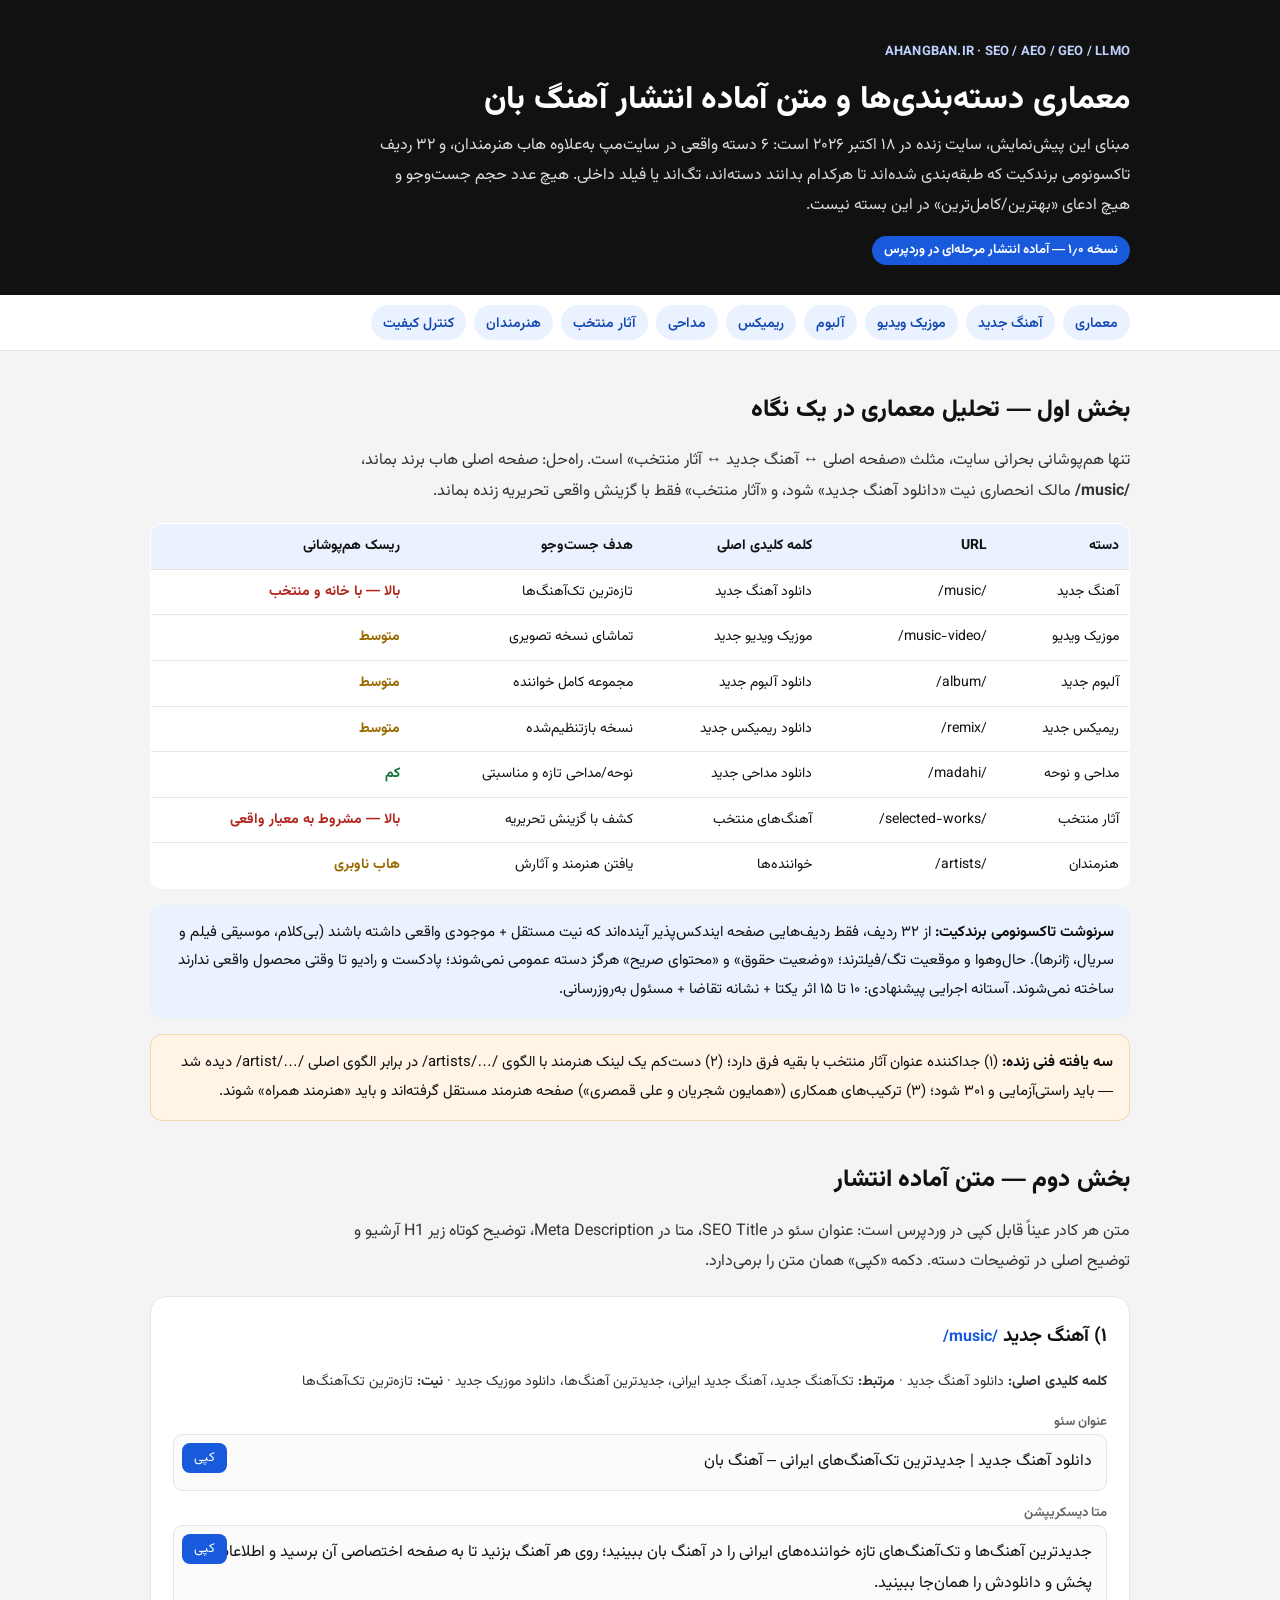
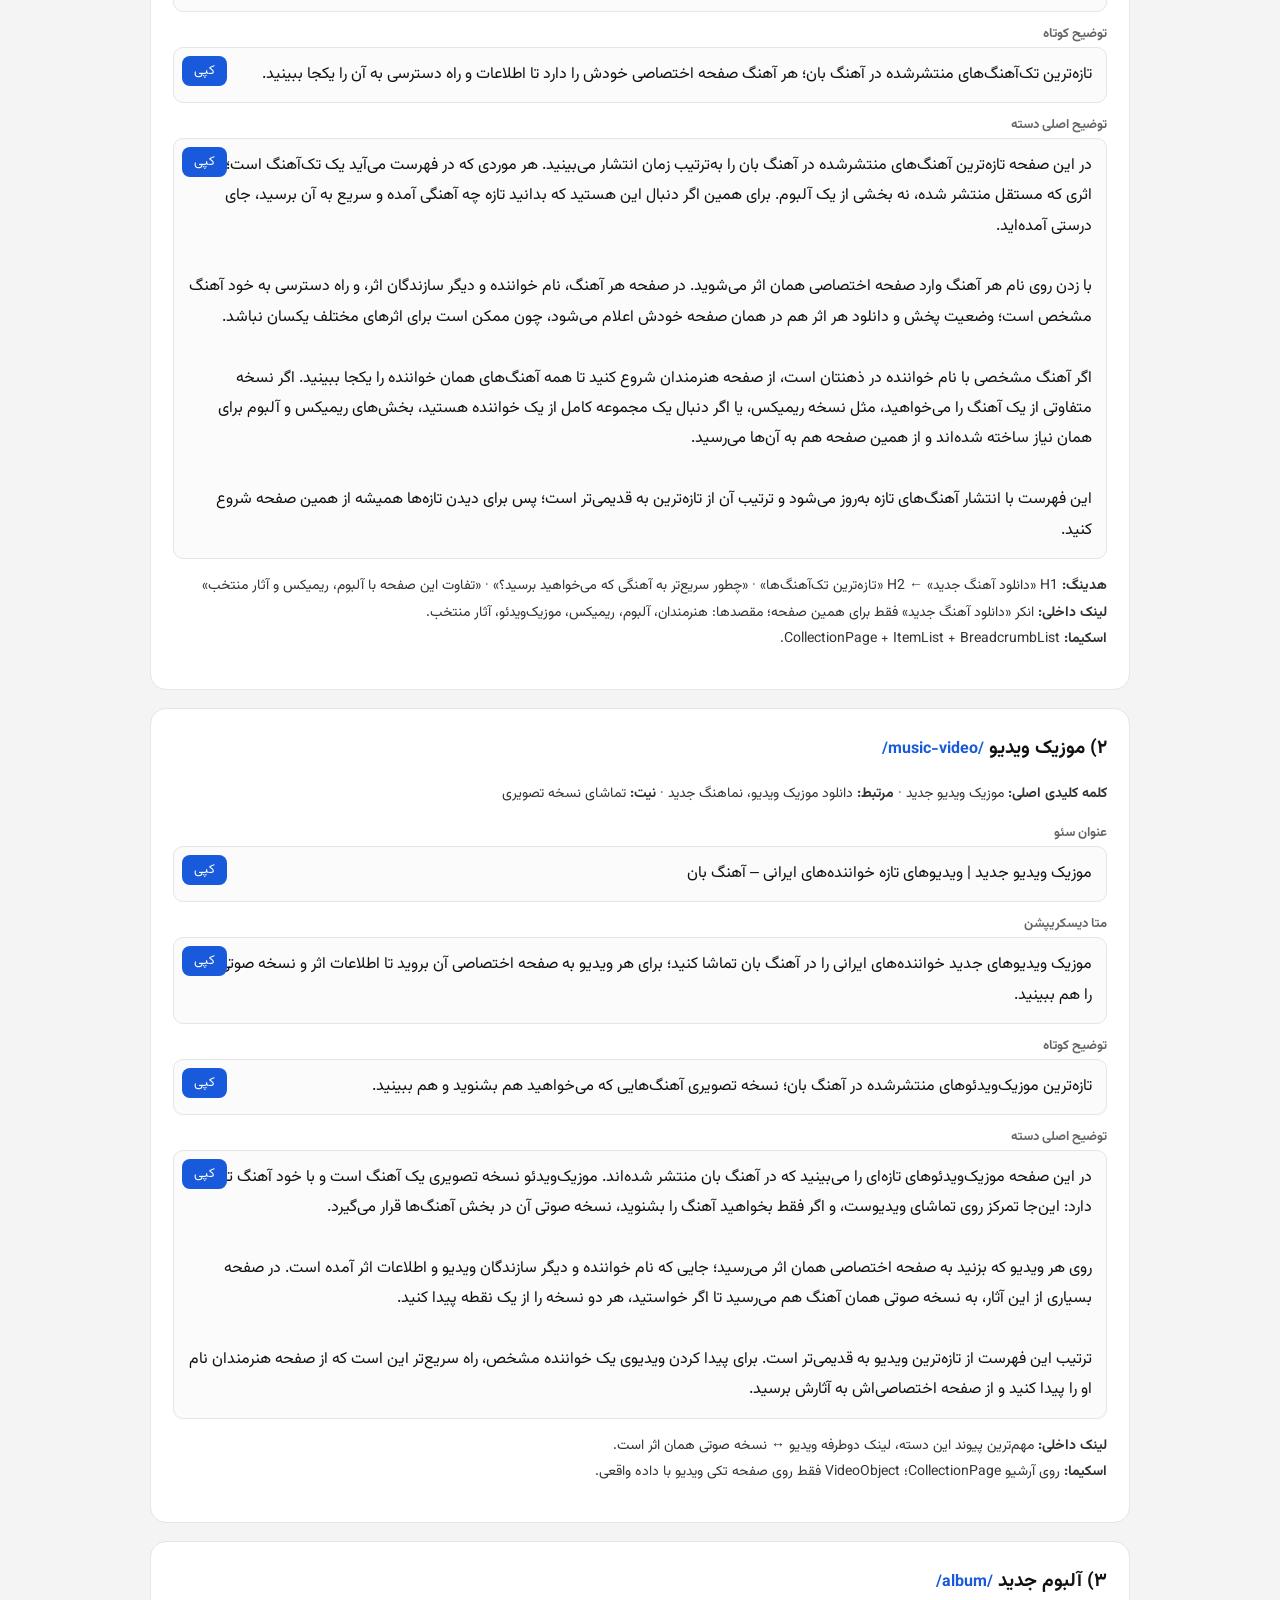
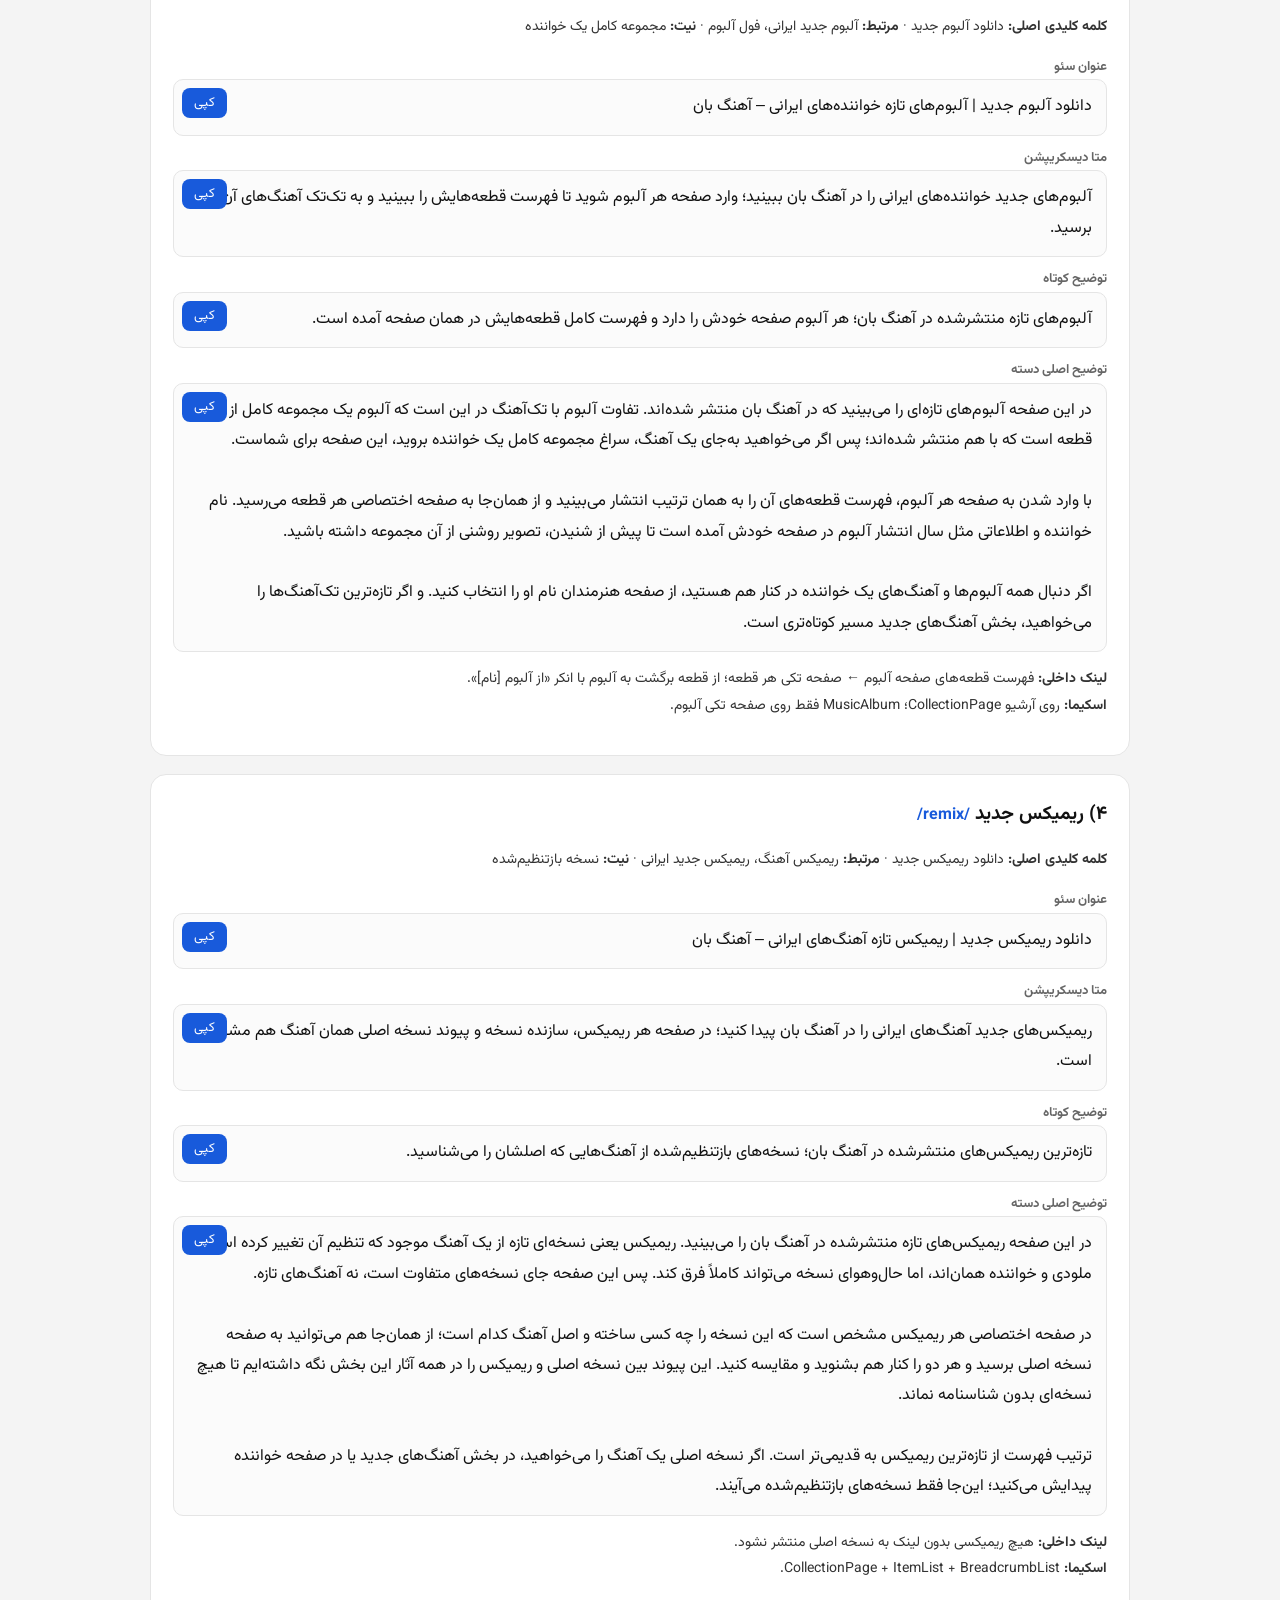
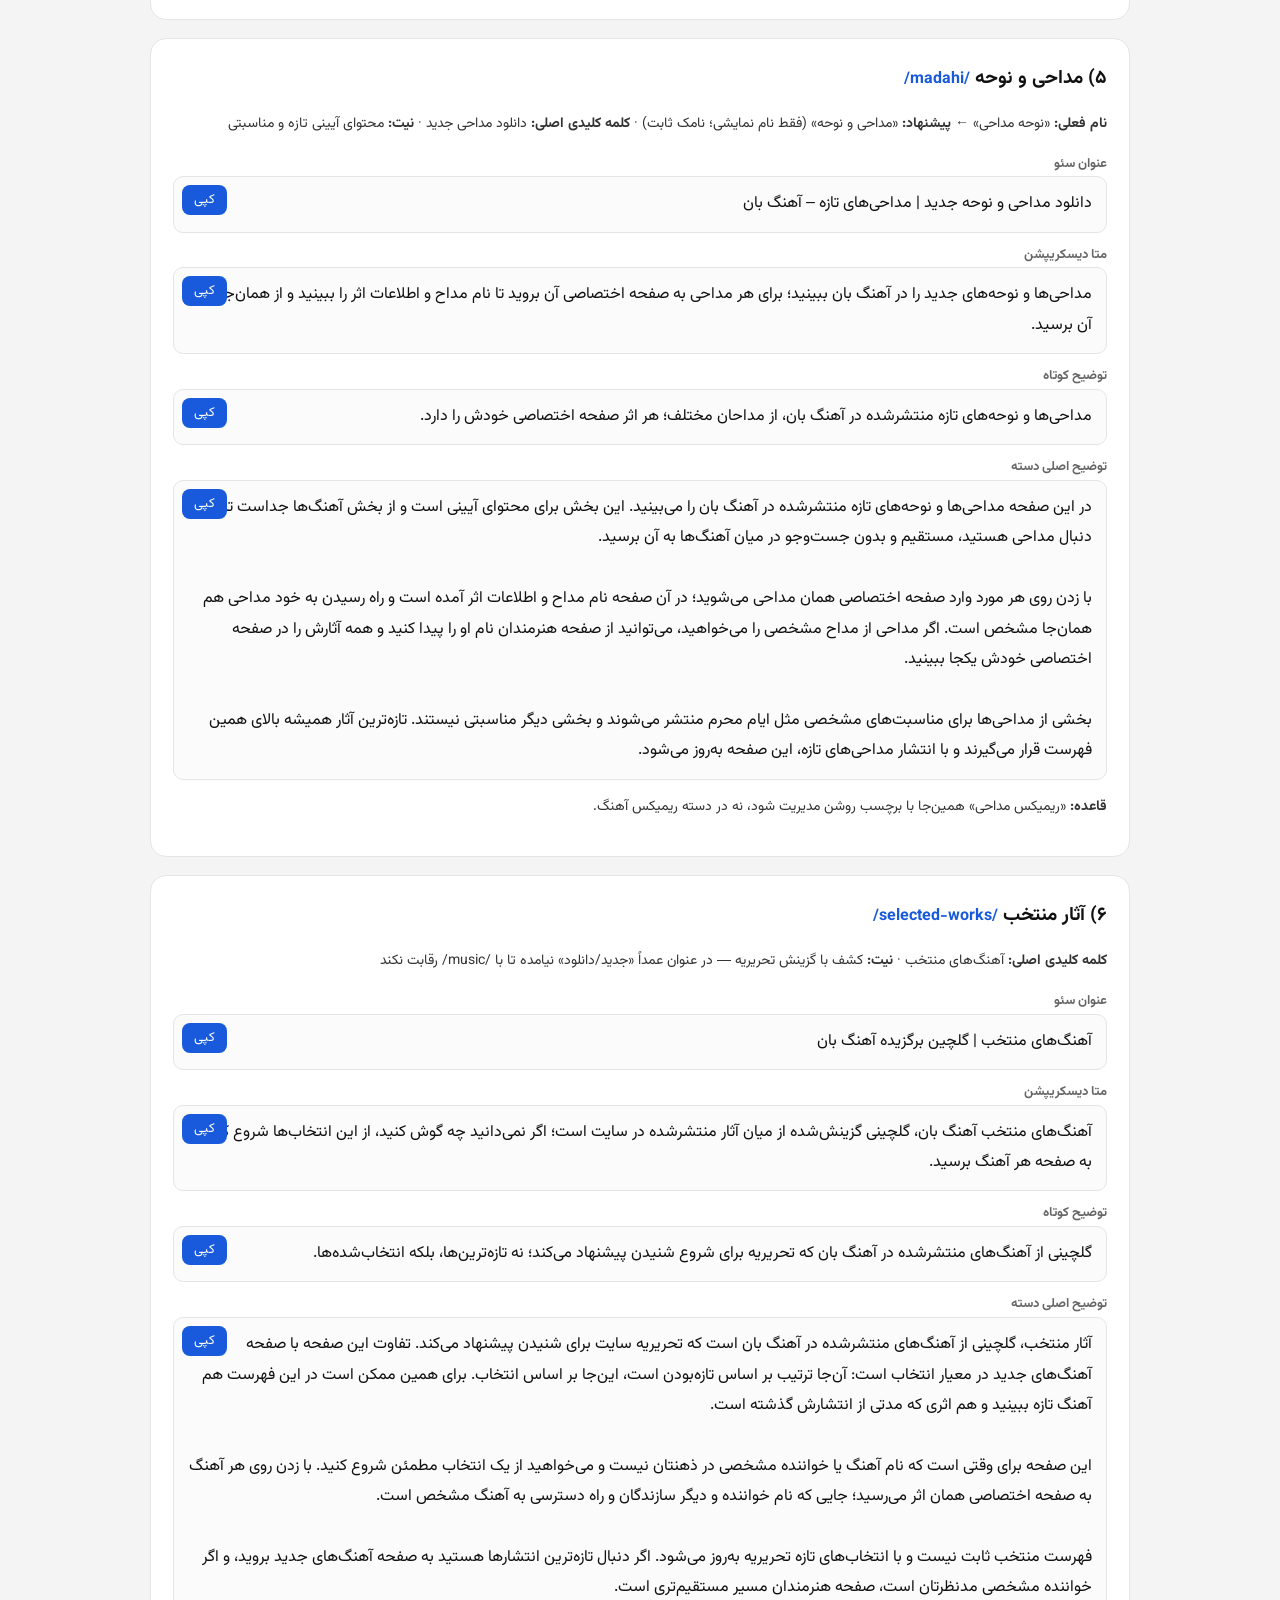
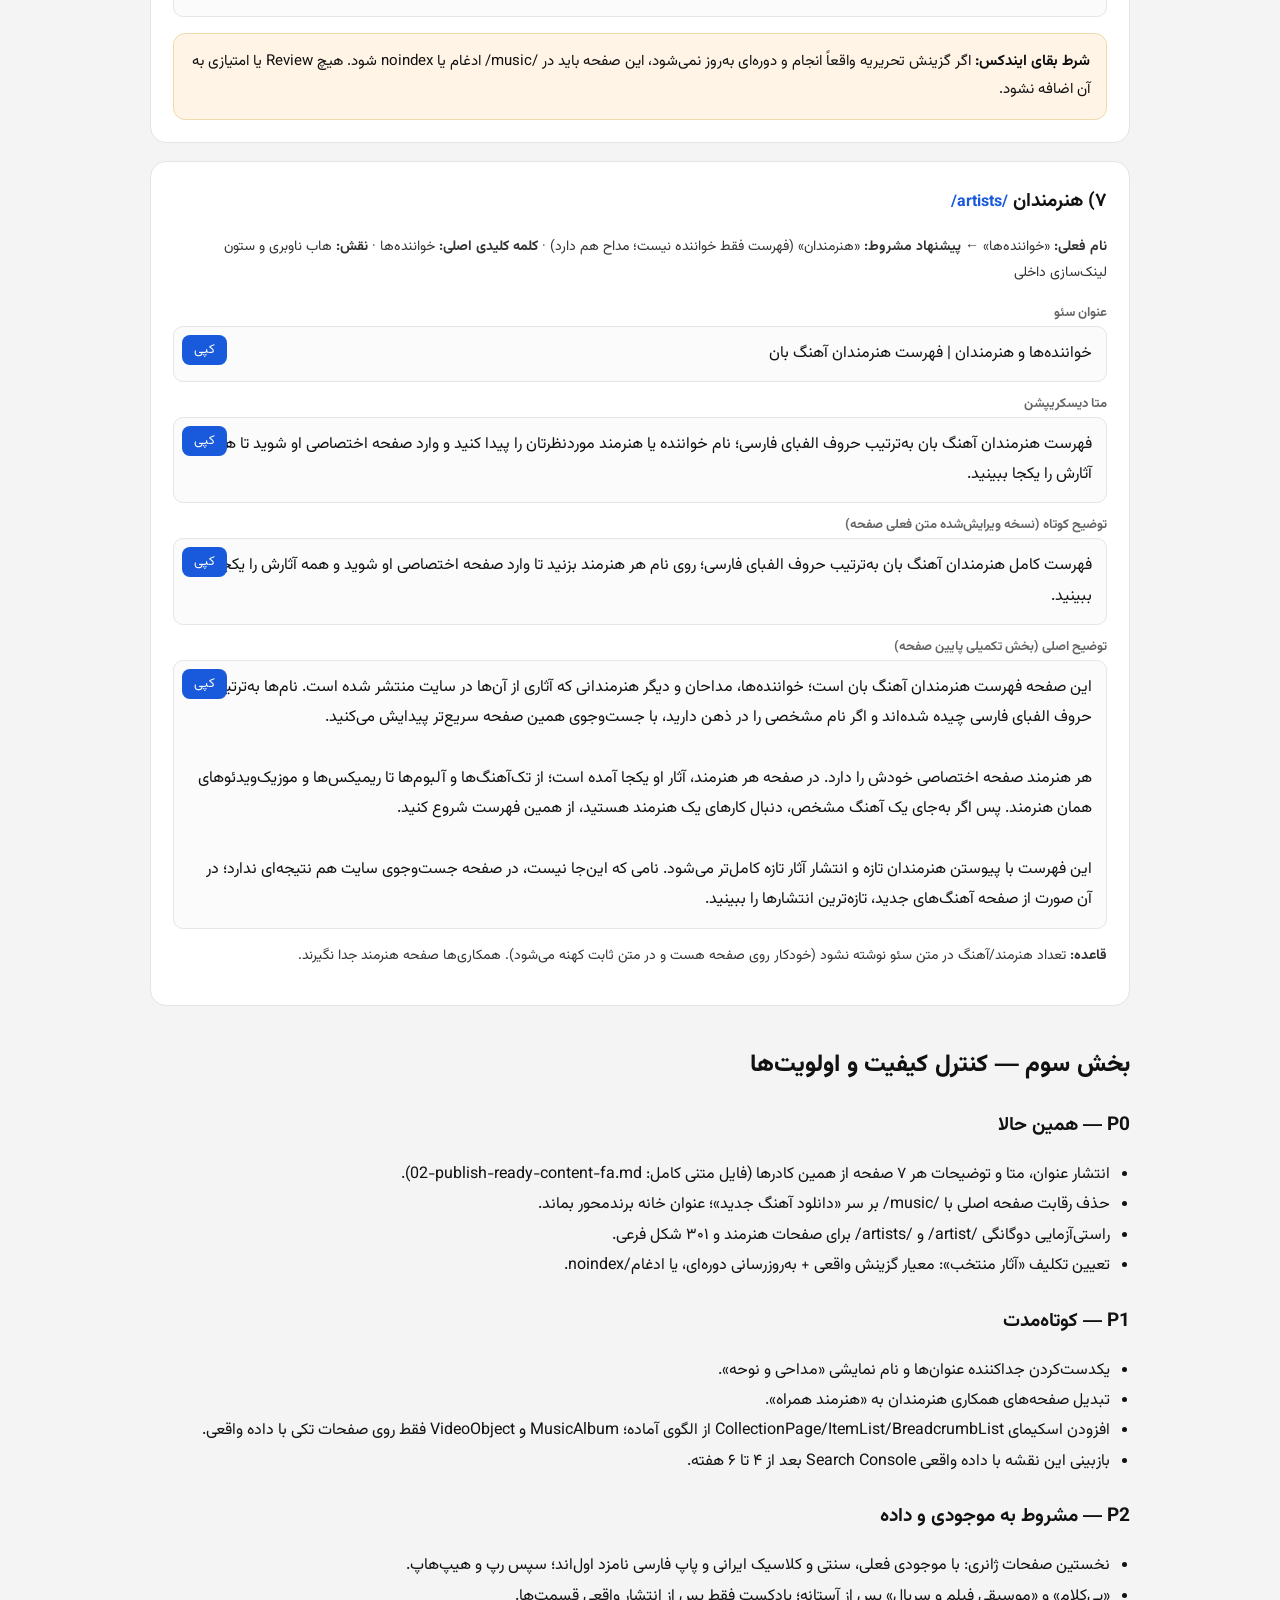
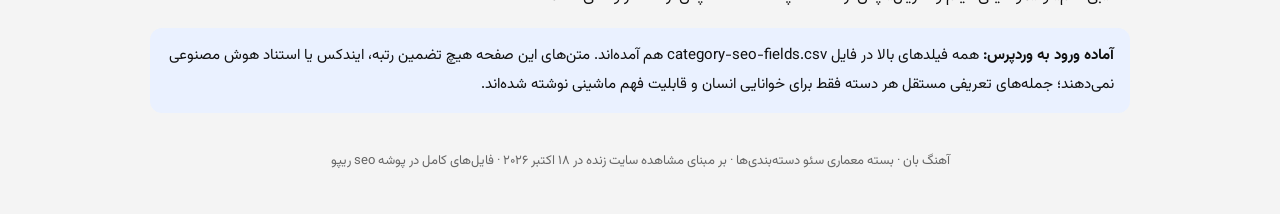
==== seo/index.html @ 6fb92e3a "Add AhangBan SEO/AEO/GEO category architecture package (v1.0) - Architecture analysis based on live " ====
<!doctype html>
<html lang="fa" dir="rtl">
<head>
<meta charset="utf-8">
<meta name="viewport" content="width=device-width, initial-scale=1">
<title>معماری سئو دسته‌بندی‌های آهنگ بان — پیش‌نمایش بازبینی</title>
<meta name="robots" content="noindex,nofollow">
<link rel="stylesheet" href="../brand-kit/assets/brand-fonts.css">
<style>
:root{--blue:#185ADB;--blue-dark:#1248B2;--blue-soft:#EAF1FF;--ink:#111;--muted:#666;--line:#E5E5E5;--bg:#F4F4F4;--card:#fff}
*{box-sizing:border-box}
body{margin:0;font-family:"Ahangban Vazirmatn",Tahoma,Arial,sans-serif;background:var(--bg);color:var(--ink);line-height:1.9;font-size:16px}
header{background:var(--ink);color:#fff;padding:40px 20px 30px}
.wrap{max-width:1020px;margin:0 auto;padding:0 20px}
header .kicker{color:#BFD2FF;font-size:13px;font-weight:700;letter-spacing:.2px}
h1{font-size:32px;line-height:1.5;margin:8px 0 10px;font-weight:800}
header p{color:#DDD;max-width:760px;margin:0}
.badge{display:inline-block;background:var(--blue);color:#fff;border-radius:999px;padding:2px 12px;font-size:13px;font-weight:700;margin-top:14px}
nav.toc{background:var(--card);border-bottom:1px solid var(--line);position:sticky;top:0;z-index:5}
nav.toc .wrap{display:flex;gap:8px;flex-wrap:wrap;padding-top:10px;padding-bottom:10px}
nav.toc a{color:var(--blue-dark);text-decoration:none;background:var(--blue-soft);border-radius:999px;padding:4px 12px;font-size:14px;font-weight:600}
main{padding:28px 0 60px}
h2{font-size:24px;margin:34px 0 6px;font-weight:800}
h3{font-size:19px;margin:22px 0 6px;font-weight:700}
.lead{color:#333;max-width:820px}
table{border-collapse:collapse;width:100%;background:#fff;border:1px solid var(--line);border-radius:12px;overflow:hidden;font-size:14px}
th,td{border-bottom:1px solid var(--line);padding:9px 10px;text-align:right;vertical-align:top}
th{background:var(--blue-soft);font-weight:700}
tr:last-child td{border-bottom:none}
.risk-high{color:#B3261E;font-weight:700}.risk-mid{color:#9A6A00;font-weight:700}.risk-low{color:#137333;font-weight:700}
.cat{background:#fff;border:1px solid var(--line);border-radius:16px;padding:22px;margin:18px 0}
.cat h3{margin-top:0;color:var(--ink)}
.cat h3 .slug{direction:ltr;unicode-bidi:plaintext;color:var(--blue);font-size:16px}
.field{margin:10px 0}
.field .label{font-size:13px;color:var(--muted);font-weight:700}
.copy{position:relative;background:#FBFBFB;border:1px solid var(--line);border-radius:10px;padding:12px 14px;white-space:pre-wrap}
.copy button{position:absolute;top:8px;left:8px;background:var(--blue);color:#fff;border:none;border-radius:8px;padding:5px 12px;font-family:inherit;font-size:13px;cursor:pointer}
.copy button:hover{background:var(--blue-dark)}
.kw{font-size:14px;color:#333}
.note{background:var(--blue-soft);border-radius:12px;padding:14px 16px;margin:16px 0;font-size:15px}
.warn{background:#FFF4E5;border:1px solid #F1D9AE;border-radius:12px;padding:14px 16px;margin:16px 0;font-size:15px}
ul{padding-right:20px}
footer{color:var(--muted);font-size:13px;padding:20px 0 40px;text-align:center}
@media(max-width:640px){h1{font-size:26px}table{font-size:12.5px}}
</style>
</head>
<body>
<header><div class="wrap">
  <div class="kicker">AHANGBAN.IR · SEO / AEO / GEO / LLMO</div>
  <h1>معماری دسته‌بندی‌ها و متن آماده انتشار آهنگ بان</h1>
  <p>مبنای این پیش‌نمایش، سایت زنده در ۱۸ اکتبر ۲۰۲۶ است: ۶ دسته واقعی در سایت‌مپ به‌علاوه هاب هنرمندان، و ۳۲ ردیف تاکسونومی برندکیت که طبقه‌بندی شده‌اند تا هرکدام بدانند دسته‌اند، تگ‌اند یا فیلد داخلی. هیچ عدد حجم جست‌وجو و هیچ ادعای «بهترین/کامل‌ترین» در این بسته نیست.</p>
  <span class="badge">نسخه ۱٫۰ — آماده انتشار مرحله‌ای در وردپرس</span>
</div></header>

<nav class="toc"><div class="wrap">
  <a href="#arch">معماری</a><a href="#music">آهنگ جدید</a><a href="#music-video">موزیک ویدیو</a><a href="#album">آلبوم</a><a href="#remix">ریمیکس</a><a href="#madahi">مداحی</a><a href="#selected-works">آثار منتخب</a><a href="#artists">هنرمندان</a><a href="#qc">کنترل کیفیت</a>
</div></nav>

<main class="wrap">

<section id="arch">
<h2>بخش اول — تحلیل معماری در یک نگاه</h2>
<p class="lead">تنها هم‌پوشانی بحرانی سایت، مثلث «صفحه اصلی ↔ آهنگ جدید ↔ آثار منتخب» است. راه‌حل: صفحه اصلی هاب برند بماند، <b>/music/</b> مالک انحصاری نیت «دانلود آهنگ جدید» شود، و «آثار منتخب» فقط با گزینش واقعی تحریریه زنده بماند.</p>
<table>
<tr><th>دسته</th><th>URL</th><th>کلمه کلیدی اصلی</th><th>هدف جست‌وجو</th><th>ریسک هم‌پوشانی</th></tr>
<tr><td>آهنگ جدید</td><td dir="ltr">/music/</td><td>دانلود آهنگ جدید</td><td>تازه‌ترین تک‌آهنگ‌ها</td><td class="risk-high">بالا — با خانه و منتخب</td></tr>
<tr><td>موزیک ویدیو</td><td dir="ltr">/music-video/</td><td>موزیک ویدیو جدید</td><td>تماشای نسخه تصویری</td><td class="risk-mid">متوسط</td></tr>
<tr><td>آلبوم جدید</td><td dir="ltr">/album/</td><td>دانلود آلبوم جدید</td><td>مجموعه کامل خواننده</td><td class="risk-mid">متوسط</td></tr>
<tr><td>ریمیکس جدید</td><td dir="ltr">/remix/</td><td>دانلود ریمیکس جدید</td><td>نسخه بازتنظیم‌شده</td><td class="risk-mid">متوسط</td></tr>
<tr><td>مداحی و نوحه</td><td dir="ltr">/madahi/</td><td>دانلود مداحی جدید</td><td>نوحه/مداحی تازه و مناسبتی</td><td class="risk-low">کم</td></tr>
<tr><td>آثار منتخب</td><td dir="ltr">/selected-works/</td><td>آهنگ‌های منتخب</td><td>کشف با گزینش تحریریه</td><td class="risk-high">بالا — مشروط به معیار واقعی</td></tr>
<tr><td>هنرمندان</td><td dir="ltr">/artists/</td><td>خواننده‌ها</td><td>یافتن هنرمند و آثارش</td><td class="risk-mid">هاب ناوبری</td></tr>
</table>
<div class="note"><b>سرنوشت تاکسونومی برندکیت:</b> از ۳۲ ردیف، فقط ردیف‌هایی صفحه ایندکس‌پذیر آینده‌اند که نیت مستقل + موجودی واقعی داشته باشند (بی‌کلام، موسیقی فیلم و سریال، ژانرها). حال‌وهوا و موقعیت تگ/فیلترند؛ «وضعیت حقوق» و «محتوای صریح» هرگز دسته عمومی نمی‌شوند؛ پادکست و رادیو تا وقتی محصول واقعی ندارند ساخته نمی‌شوند. آستانه اجرایی پیشنهادی: ۱۰ تا ۱۵ اثر یکتا + نشانه تقاضا + مسئول به‌روزرسانی.</div>
<div class="warn"><b>سه یافته فنی زنده:</b> (۱) جداکننده عنوان آثار منتخب با بقیه فرق دارد؛ (۲) دست‌کم یک لینک هنرمند با الگوی <span dir="ltr">/artists/…/</span> در برابر الگوی اصلی <span dir="ltr">/artist/…/</span> دیده شد — باید راستی‌آزمایی و ۳۰۱ شود؛ (۳) ترکیب‌های همکاری («همایون شجریان و علی قمصری») صفحه هنرمند مستقل گرفته‌اند و باید «هنرمند همراه» شوند.</div>
</section>

<h2>بخش دوم — متن آماده انتشار</h2>
<p class="lead">متن هر کادر عیناً قابل کپی در وردپرس است: عنوان سئو در SEO Title، متا در Meta Description، توضیح کوتاه زیر H1 آرشیو و توضیح اصلی در توضیحات دسته. دکمه «کپی» همان متن را برمی‌دارد.</p>

<article class="cat" id="music">
<h3>۱) آهنگ جدید <span class="slug">/music/</span></h3>
<p class="kw"><b>کلمه کلیدی اصلی:</b> دانلود آهنگ جدید · <b>مرتبط:</b> تک‌آهنگ جدید، آهنگ جدید ایرانی، جدیدترین آهنگ‌ها، دانلود موزیک جدید · <b>نیت:</b> تازه‌ترین تک‌آهنگ‌ها</p>
<div class="field"><div class="label">عنوان سئو</div><div class="copy">دانلود آهنگ جدید | جدیدترین تک‌آهنگ‌های ایرانی – آهنگ بان</div></div>
<div class="field"><div class="label">متا دیسکریپشن</div><div class="copy">جدیدترین آهنگ‌ها و تک‌آهنگ‌های تازه خواننده‌های ایرانی را در آهنگ بان ببینید؛ روی هر آهنگ بزنید تا به صفحه اختصاصی آن برسید و اطلاعات، پخش و دانلودش را همان‌جا ببینید.</div></div>
<div class="field"><div class="label">توضیح کوتاه</div><div class="copy">تازه‌ترین تک‌آهنگ‌های منتشرشده در آهنگ بان؛ هر آهنگ صفحه اختصاصی خودش را دارد تا اطلاعات و راه دسترسی به آن را یکجا ببینید.</div></div>
<div class="field"><div class="label">توضیح اصلی دسته</div><div class="copy">در این صفحه تازه‌ترین آهنگ‌های منتشرشده در آهنگ بان را به‌ترتیب زمان انتشار می‌بینید. هر موردی که در فهرست می‌آید یک تک‌آهنگ است؛ یعنی اثری که مستقل منتشر شده، نه بخشی از یک آلبوم. برای همین اگر دنبال این هستید که بدانید تازه چه آهنگی آمده و سریع به آن برسید، جای درستی آمده‌اید.

با زدن روی نام هر آهنگ وارد صفحه اختصاصی همان اثر می‌شوید. در صفحه هر آهنگ، نام خواننده و دیگر سازندگان اثر، و راه دسترسی به خود آهنگ مشخص است؛ وضعیت پخش و دانلود هر اثر هم در همان صفحه خودش اعلام می‌شود، چون ممکن است برای اثرهای مختلف یکسان نباشد.

اگر آهنگ مشخصی با نام خواننده در ذهنتان است، از صفحه هنرمندان شروع کنید تا همه آهنگ‌های همان خواننده را یکجا ببینید. اگر نسخه متفاوتی از یک آهنگ را می‌خواهید، مثل نسخه ریمیکس، یا اگر دنبال یک مجموعه کامل از یک خواننده هستید، بخش‌های ریمیکس و آلبوم برای همان نیاز ساخته شده‌اند و از همین صفحه هم به آن‌ها می‌رسید.

این فهرست با انتشار آهنگ‌های تازه به‌روز می‌شود و ترتیب آن از تازه‌ترین به قدیمی‌تر است؛ پس برای دیدن تازه‌ها همیشه از همین صفحه شروع کنید.</div></div>
<p class="kw"><b>هدینگ:</b> H1 «دانلود آهنگ جدید» ← H2 «تازه‌ترین تک‌آهنگ‌ها» · «چطور سریع‌تر به آهنگی که می‌خواهید برسید؟» · «تفاوت این صفحه با آلبوم، ریمیکس و آثار منتخب»<br><b>لینک داخلی:</b> انکر «دانلود آهنگ جدید» فقط برای همین صفحه؛ مقصدها: هنرمندان، آلبوم، ریمیکس، موزیک‌ویدئو، آثار منتخب.<br><b>اسکیما:</b> CollectionPage + ItemList + BreadcrumbList.</p>
</article>

<article class="cat" id="music-video">
<h3>۲) موزیک ویدیو <span class="slug">/music-video/</span></h3>
<p class="kw"><b>کلمه کلیدی اصلی:</b> موزیک ویدیو جدید · <b>مرتبط:</b> دانلود موزیک ویدیو، نماهنگ جدید · <b>نیت:</b> تماشای نسخه تصویری</p>
<div class="field"><div class="label">عنوان سئو</div><div class="copy">موزیک ویدیو جدید | ویدیوهای تازه خواننده‌های ایرانی – آهنگ بان</div></div>
<div class="field"><div class="label">متا دیسکریپشن</div><div class="copy">موزیک ویدیوهای جدید خواننده‌های ایرانی را در آهنگ بان تماشا کنید؛ برای هر ویدیو به صفحه اختصاصی آن بروید تا اطلاعات اثر و نسخه صوتی‌اش را هم ببینید.</div></div>
<div class="field"><div class="label">توضیح کوتاه</div><div class="copy">تازه‌ترین موزیک‌ویدئوهای منتشرشده در آهنگ بان؛ نسخه تصویری آهنگ‌هایی که می‌خواهید هم بشنوید و هم ببینید.</div></div>
<div class="field"><div class="label">توضیح اصلی دسته</div><div class="copy">در این صفحه موزیک‌ویدئوهای تازه‌ای را می‌بینید که در آهنگ بان منتشر شده‌اند. موزیک‌ویدئو نسخه تصویری یک آهنگ است و با خود آهنگ تفاوت دارد: این‌جا تمرکز روی تماشای ویدیوست، و اگر فقط بخواهید آهنگ را بشنوید، نسخه صوتی آن در بخش آهنگ‌ها قرار می‌گیرد.

روی هر ویدیو که بزنید به صفحه اختصاصی همان اثر می‌رسید؛ جایی که نام خواننده و دیگر سازندگان ویدیو و اطلاعات اثر آمده است. در صفحه بسیاری از این آثار، به نسخه صوتی همان آهنگ هم می‌رسید تا اگر خواستید، هر دو نسخه را از یک نقطه پیدا کنید.

ترتیب این فهرست از تازه‌ترین ویدیو به قدیمی‌تر است. برای پیدا کردن ویدیوی یک خواننده مشخص، راه سریع‌تر این است که از صفحه هنرمندان نام او را پیدا کنید و از صفحه اختصاصی‌اش به آثارش برسید.</div></div>
<p class="kw"><b>لینک داخلی:</b> مهم‌ترین پیوند این دسته، لینک دوطرفه ویدیو ↔ نسخه صوتی همان اثر است.<br><b>اسکیما:</b> روی آرشیو CollectionPage؛ ‏VideoObject فقط روی صفحه تکی ویدیو با داده واقعی.</p>
</article>

<article class="cat" id="album">
<h3>۳) آلبوم جدید <span class="slug">/album/</span></h3>
<p class="kw"><b>کلمه کلیدی اصلی:</b> دانلود آلبوم جدید · <b>مرتبط:</b> آلبوم جدید ایرانی، فول آلبوم · <b>نیت:</b> مجموعه کامل یک خواننده</p>
<div class="field"><div class="label">عنوان سئو</div><div class="copy">دانلود آلبوم جدید | آلبوم‌های تازه خواننده‌های ایرانی – آهنگ بان</div></div>
<div class="field"><div class="label">متا دیسکریپشن</div><div class="copy">آلبوم‌های جدید خواننده‌های ایرانی را در آهنگ بان ببینید؛ وارد صفحه هر آلبوم شوید تا فهرست قطعه‌هایش را ببینید و به تک‌تک آهنگ‌های آن برسید.</div></div>
<div class="field"><div class="label">توضیح کوتاه</div><div class="copy">آلبوم‌های تازه منتشرشده در آهنگ بان؛ هر آلبوم صفحه خودش را دارد و فهرست کامل قطعه‌هایش در همان صفحه آمده است.</div></div>
<div class="field"><div class="label">توضیح اصلی دسته</div><div class="copy">در این صفحه آلبوم‌های تازه‌ای را می‌بینید که در آهنگ بان منتشر شده‌اند. تفاوت آلبوم با تک‌آهنگ در این است که آلبوم یک مجموعه کامل از چند قطعه است که با هم منتشر شده‌اند؛ پس اگر می‌خواهید به‌جای یک آهنگ، سراغ مجموعه کامل یک خواننده بروید، این صفحه برای شماست.

با وارد شدن به صفحه هر آلبوم، فهرست قطعه‌های آن را به همان ترتیب انتشار می‌بینید و از همان‌جا به صفحه اختصاصی هر قطعه می‌رسید. نام خواننده و اطلاعاتی مثل سال انتشار آلبوم در صفحه خودش آمده است تا پیش از شنیدن، تصویر روشنی از آن مجموعه داشته باشید.

اگر دنبال همه آلبوم‌ها و آهنگ‌های یک خواننده در کنار هم هستید، از صفحه هنرمندان نام او را انتخاب کنید. و اگر تازه‌ترین تک‌آهنگ‌ها را می‌خواهید، بخش آهنگ‌های جدید مسیر کوتاه‌تری است.</div></div>
<p class="kw"><b>لینک داخلی:</b> فهرست قطعه‌های صفحه آلبوم ← صفحه تکی هر قطعه؛ از قطعه برگشت به آلبوم با انکر «از آلبوم [نام]».<br><b>اسکیما:</b> روی آرشیو CollectionPage؛ ‏MusicAlbum فقط روی صفحه تکی آلبوم.</p>
</article>

<article class="cat" id="remix">
<h3>۴) ریمیکس جدید <span class="slug">/remix/</span></h3>
<p class="kw"><b>کلمه کلیدی اصلی:</b> دانلود ریمیکس جدید · <b>مرتبط:</b> ریمیکس آهنگ، ریمیکس جدید ایرانی · <b>نیت:</b> نسخه بازتنظیم‌شده</p>
<div class="field"><div class="label">عنوان سئو</div><div class="copy">دانلود ریمیکس جدید | ریمیکس تازه آهنگ‌های ایرانی – آهنگ بان</div></div>
<div class="field"><div class="label">متا دیسکریپشن</div><div class="copy">ریمیکس‌های جدید آهنگ‌های ایرانی را در آهنگ بان پیدا کنید؛ در صفحه هر ریمیکس، سازنده نسخه و پیوند نسخه اصلی همان آهنگ هم مشخص است.</div></div>
<div class="field"><div class="label">توضیح کوتاه</div><div class="copy">تازه‌ترین ریمیکس‌های منتشرشده در آهنگ بان؛ نسخه‌های بازتنظیم‌شده از آهنگ‌هایی که اصلشان را می‌شناسید.</div></div>
<div class="field"><div class="label">توضیح اصلی دسته</div><div class="copy">در این صفحه ریمیکس‌های تازه منتشرشده در آهنگ بان را می‌بینید. ریمیکس یعنی نسخه‌ای تازه از یک آهنگ موجود که تنظیم آن تغییر کرده است؛ ملودی و خواننده همان‌اند، اما حال‌وهوای نسخه می‌تواند کاملاً فرق کند. پس این صفحه جای نسخه‌های متفاوت است، نه آهنگ‌های تازه.

در صفحه اختصاصی هر ریمیکس مشخص است که این نسخه را چه کسی ساخته و اصل آهنگ کدام است؛ از همان‌جا هم می‌توانید به صفحه نسخه اصلی برسید و هر دو را کنار هم بشنوید و مقایسه کنید. این پیوند بین نسخه اصلی و ریمیکس را در همه آثار این بخش نگه داشته‌ایم تا هیچ نسخه‌ای بدون شناسنامه نماند.

ترتیب فهرست از تازه‌ترین ریمیکس به قدیمی‌تر است. اگر نسخه اصلی یک آهنگ را می‌خواهید، در بخش آهنگ‌های جدید یا در صفحه خواننده پیدایش می‌کنید؛ این‌جا فقط نسخه‌های بازتنظیم‌شده می‌آیند.</div></div>
<p class="kw"><b>لینک داخلی:</b> هیچ ریمیکسی بدون لینک به نسخه اصلی منتشر نشود.<br><b>اسکیما:</b> CollectionPage + ItemList + BreadcrumbList.</p>
</article>

<article class="cat" id="madahi">
<h3>۵) مداحی و نوحه <span class="slug">/madahi/</span></h3>
<p class="kw"><b>نام فعلی:</b> «نوحه مداحی» ← <b>پیشنهاد:</b> «مداحی و نوحه» (فقط نام نمایشی؛ نامک ثابت) · <b>کلمه کلیدی اصلی:</b> دانلود مداحی جدید · <b>نیت:</b> محتوای آیینی تازه و مناسبتی</p>
<div class="field"><div class="label">عنوان سئو</div><div class="copy">دانلود مداحی و نوحه جدید | مداحی‌های تازه – آهنگ بان</div></div>
<div class="field"><div class="label">متا دیسکریپشن</div><div class="copy">مداحی‌ها و نوحه‌های جدید را در آهنگ بان ببینید؛ برای هر مداحی به صفحه اختصاصی آن بروید تا نام مداح و اطلاعات اثر را ببینید و از همان‌جا به آن برسید.</div></div>
<div class="field"><div class="label">توضیح کوتاه</div><div class="copy">مداحی‌ها و نوحه‌های تازه منتشرشده در آهنگ بان، از مداحان مختلف؛ هر اثر صفحه اختصاصی خودش را دارد.</div></div>
<div class="field"><div class="label">توضیح اصلی دسته</div><div class="copy">در این صفحه مداحی‌ها و نوحه‌های تازه منتشرشده در آهنگ بان را می‌بینید. این بخش برای محتوای آیینی است و از بخش آهنگ‌ها جداست تا اگر دنبال مداحی هستید، مستقیم و بدون جست‌وجو در میان آهنگ‌ها به آن برسید.

با زدن روی هر مورد وارد صفحه اختصاصی همان مداحی می‌شوید؛ در آن صفحه نام مداح و اطلاعات اثر آمده است و راه رسیدن به خود مداحی هم همان‌جا مشخص است. اگر مداحی از مداح مشخصی را می‌خواهید، می‌توانید از صفحه هنرمندان نام او را پیدا کنید و همه آثارش را در صفحه اختصاصی خودش یکجا ببینید.

بخشی از مداحی‌ها برای مناسبت‌های مشخصی مثل ایام محرم منتشر می‌شوند و بخشی دیگر مناسبتی نیستند. تازه‌ترین آثار همیشه بالای همین فهرست قرار می‌گیرند و با انتشار مداحی‌های تازه، این صفحه به‌روز می‌شود.</div></div>
<p class="kw"><b>قاعده:</b> «ریمیکس مداحی» همین‌جا با برچسب روشن مدیریت شود، نه در دسته ریمیکس آهنگ.</p>
</article>

<article class="cat" id="selected-works">
<h3>۶) آثار منتخب <span class="slug">/selected-works/</span></h3>
<p class="kw"><b>کلمه کلیدی اصلی:</b> آهنگ‌های منتخب · <b>نیت:</b> کشف با گزینش تحریریه — در عنوان عمداً «جدید/دانلود» نیامده تا با <span dir="ltr">/music/</span> رقابت نکند</p>
<div class="field"><div class="label">عنوان سئو</div><div class="copy">آهنگ‌های منتخب | گلچین برگزیده آهنگ بان</div></div>
<div class="field"><div class="label">متا دیسکریپشن</div><div class="copy">آهنگ‌های منتخب آهنگ بان، گلچینی گزینش‌شده از میان آثار منتشرشده در سایت است؛ اگر نمی‌دانید چه گوش کنید، از این انتخاب‌ها شروع کنید و به صفحه هر آهنگ برسید.</div></div>
<div class="field"><div class="label">توضیح کوتاه</div><div class="copy">گلچینی از آهنگ‌های منتشرشده در آهنگ بان که تحریریه برای شروع شنیدن پیشنهاد می‌کند؛ نه تازه‌ترین‌ها، بلکه انتخاب‌شده‌ها.</div></div>
<div class="field"><div class="label">توضیح اصلی دسته</div><div class="copy">آثار منتخب، گلچینی از آهنگ‌های منتشرشده در آهنگ بان است که تحریریه سایت برای شنیدن پیشنهاد می‌کند. تفاوت این صفحه با صفحه آهنگ‌های جدید در معیار انتخاب است: آن‌جا ترتیب بر اساس تازه‌بودن است، این‌جا بر اساس انتخاب. برای همین ممکن است در این فهرست هم آهنگ تازه ببینید و هم اثری که مدتی از انتشارش گذشته است.

این صفحه برای وقتی است که نام آهنگ یا خواننده مشخصی در ذهنتان نیست و می‌خواهید از یک انتخاب مطمئن شروع کنید. با زدن روی هر آهنگ به صفحه اختصاصی همان اثر می‌رسید؛ جایی که نام خواننده و دیگر سازندگان و راه دسترسی به آهنگ مشخص است.

فهرست منتخب ثابت نیست و با انتخاب‌های تازه تحریریه به‌روز می‌شود. اگر دنبال تازه‌ترین انتشارها هستید به صفحه آهنگ‌های جدید بروید، و اگر خواننده مشخصی مدنظرتان است، صفحه هنرمندان مسیر مستقیم‌تری است.</div></div>
<div class="warn" style="margin-bottom:0"><b>شرط بقای ایندکس:</b> اگر گزینش تحریریه واقعاً انجام و دوره‌ای به‌روز نمی‌شود، این صفحه باید در <span dir="ltr">/music/</span> ادغام یا noindex شود. هیچ Review یا امتیازی به آن اضافه نشود.</div>
</article>

<article class="cat" id="artists">
<h3>۷) هنرمندان <span class="slug">/artists/</span></h3>
<p class="kw"><b>نام فعلی:</b> «خواننده‌ها» ← <b>پیشنهاد مشروط:</b> «هنرمندان» (فهرست فقط خواننده نیست؛ مداح هم دارد) · <b>کلمه کلیدی اصلی:</b> خواننده‌ها · <b>نقش:</b> هاب ناوبری و ستون لینک‌سازی داخلی</p>
<div class="field"><div class="label">عنوان سئو</div><div class="copy">خواننده‌ها و هنرمندان | فهرست هنرمندان آهنگ بان</div></div>
<div class="field"><div class="label">متا دیسکریپشن</div><div class="copy">فهرست هنرمندان آهنگ بان به‌ترتیب حروف الفبای فارسی؛ نام خواننده یا هنرمند موردنظرتان را پیدا کنید و وارد صفحه اختصاصی او شوید تا همه آثارش را یکجا ببینید.</div></div>
<div class="field"><div class="label">توضیح کوتاه (نسخه ویرایش‌شده متن فعلی صفحه)</div><div class="copy">فهرست کامل هنرمندان آهنگ بان به‌ترتیب حروف الفبای فارسی؛ روی نام هر هنرمند بزنید تا وارد صفحه اختصاصی او شوید و همه آثارش را یکجا ببینید.</div></div>
<div class="field"><div class="label">توضیح اصلی (بخش تکمیلی پایین صفحه)</div><div class="copy">این صفحه فهرست هنرمندان آهنگ بان است؛ خواننده‌ها، مداحان و دیگر هنرمندانی که آثاری از آن‌ها در سایت منتشر شده است. نام‌ها به‌ترتیب حروف الفبای فارسی چیده شده‌اند و اگر نام مشخصی را در ذهن دارید، با جست‌وجوی همین صفحه سریع‌تر پیدایش می‌کنید.

هر هنرمند صفحه اختصاصی خودش را دارد. در صفحه هر هنرمند، آثار او یکجا آمده است؛ از تک‌آهنگ‌ها و آلبوم‌ها تا ریمیکس‌ها و موزیک‌ویدئوهای همان هنرمند. پس اگر به‌جای یک آهنگ مشخص، دنبال کارهای یک هنرمند هستید، از همین فهرست شروع کنید.

این فهرست با پیوستن هنرمندان تازه و انتشار آثار تازه کامل‌تر می‌شود. نامی که این‌جا نیست، در صفحه جست‌وجوی سایت هم نتیجه‌ای ندارد؛ در آن صورت از صفحه آهنگ‌های جدید، تازه‌ترین انتشارها را ببینید.</div></div>
<p class="kw"><b>قاعده:</b> تعداد هنرمند/آهنگ در متن سئو نوشته نشود (خودکار روی صفحه هست و در متن ثابت کهنه می‌شود). همکاری‌ها صفحه هنرمند جدا نگیرند.</p>
</article>

<section id="qc">
<h2>بخش سوم — کنترل کیفیت و اولویت‌ها</h2>
<h3>P0 — همین حالا</h3>
<ul>
<li>انتشار عنوان، متا و توضیحات هر ۷ صفحه از همین کادرها (فایل متنی کامل: <span dir="ltr">02-publish-ready-content-fa.md</span>).</li>
<li>حذف رقابت صفحه اصلی با <span dir="ltr">/music/</span> بر سر «دانلود آهنگ جدید»؛ عنوان خانه برندمحور بماند.</li>
<li>راستی‌آزمایی دوگانگی <span dir="ltr">/artist/</span> و <span dir="ltr">/artists/</span> برای صفحات هنرمند و ۳۰۱ شکل فرعی.</li>
<li>تعیین تکلیف «آثار منتخب»: معیار گزینش واقعی + به‌روزرسانی دوره‌ای، یا ادغام/noindex.</li>
</ul>
<h3>P1 — کوتاه‌مدت</h3>
<ul>
<li>یکدست‌کردن جداکننده عنوان‌ها و نام نمایشی «مداحی و نوحه».</li>
<li>تبدیل صفحه‌های همکاری هنرمندان به «هنرمند همراه».</li>
<li>افزودن اسکیمای CollectionPage/ItemList/BreadcrumbList از الگوی آماده؛ MusicAlbum و VideoObject فقط روی صفحات تکی با داده واقعی.</li>
<li>بازبینی این نقشه با داده واقعی Search Console بعد از ۴ تا ۶ هفته.</li>
</ul>
<h3>P2 — مشروط به موجودی و داده</h3>
<ul>
<li>نخستین صفحات ژانری: با موجودی فعلی، سنتی و کلاسیک ایرانی و پاپ فارسی نامزد اول‌اند؛ سپس رپ و هیپ‌هاپ.</li>
<li>«بی‌کلام» و «موسیقی فیلم و سریال» پس از آستانه؛ پادکست فقط پس از انتشار واقعی قسمت‌ها.</li>
</ul>
<div class="note"><b>آماده ورود به وردپرس:</b> همه فیلدهای بالا در فایل <span dir="ltr">category-seo-fields.csv</span> هم آمده‌اند. متن‌های این صفحه هیچ تضمین رتبه، ایندکس یا استناد هوش مصنوعی نمی‌دهند؛ جمله‌های تعریفی مستقل هر دسته فقط برای خوانایی انسان و قابلیت فهم ماشینی نوشته شده‌اند.</div>
</section>

</main>
<footer>آهنگ بان · بسته معماری سئو دسته‌بندی‌ها · بر مبنای مشاهده سایت زنده در ۱۸ اکتبر ۲۰۲۶ · فایل‌های کامل در پوشه seo ریپو</footer>
<script>
document.querySelectorAll('.copy').forEach(function(box){
  var b=document.createElement('button');b.type='button';b.textContent='کپی';
  b.addEventListener('click',function(){
    var t=box.cloneNode(true);var btn=t.querySelector('button');if(btn)btn.remove();
    navigator.clipboard.writeText(t.textContent.trim()).then(function(){b.textContent='کپی شد';setTimeout(function(){b.textContent='کپی'},1500)});
  });
  box.appendChild(b);
});
</script>
</body>
</html>
---- brand-kit/assets/brand-fonts.css ----
/* آهنگ‌بان · فونت سازمانی
   Vazirmatn is bundled under SIL Open Font License 1.1.
   See fonts/OFL.txt. */
@font-face {
  font-family: "Ahangban Vazirmatn";
  src: url("fonts/vazirmatn-arabic-400.woff2") format("woff2");
  font-style: normal;
  font-weight: 400;
  font-display: swap;
  unicode-range: U+0600-06FF, U+0750-077F, U+08A0-08FF, U+FB50-FDFF, U+FE70-FEFF, U+200C-200F;
}
@font-face {
  font-family: "Ahangban Vazirmatn";
  src: url("fonts/vazirmatn-arabic-500.woff2") format("woff2");
  font-style: normal;
  font-weight: 500;
  font-display: swap;
  unicode-range: U+0600-06FF, U+0750-077F, U+08A0-08FF, U+FB50-FDFF, U+FE70-FEFF, U+200C-200F;
}
@font-face {
  font-family: "Ahangban Vazirmatn";
  src: url("fonts/vazirmatn-arabic-600.woff2") format("woff2");
  font-style: normal;
  font-weight: 600;
  font-display: swap;
  unicode-range: U+0600-06FF, U+0750-077F, U+08A0-08FF, U+FB50-FDFF, U+FE70-FEFF, U+200C-200F;
}
@font-face {
  font-family: "Ahangban Vazirmatn";
  src: url("fonts/vazirmatn-arabic-700.woff2") format("woff2");
  font-style: normal;
  font-weight: 700;
  font-display: swap;
  unicode-range: U+0600-06FF, U+0750-077F, U+08A0-08FF, U+FB50-FDFF, U+FE70-FEFF, U+200C-200F;
}
@font-face {
  font-family: "Ahangban Vazirmatn";
  src: url("fonts/vazirmatn-arabic-800.woff2") format("woff2");
  font-style: normal;
  font-weight: 800;
  font-display: swap;
  unicode-range: U+0600-06FF, U+0750-077F, U+08A0-08FF, U+FB50-FDFF, U+FE70-FEFF, U+200C-200F;
}
@font-face {
  font-family: "Ahangban Vazirmatn";
  src: url("fonts/vazirmatn-latin-400.woff2") format("woff2");
  font-style: normal;
  font-weight: 400;
  font-display: swap;
  unicode-range: U+0000-024F, U+1E00-1EFF;
}
@font-face {
  font-family: "Ahangban Vazirmatn";
  src: url("fonts/vazirmatn-latin-700.woff2") format("woff2");
  font-style: normal;
  font-weight: 700;
  font-display: swap;
  unicode-range: U+0000-024F, U+1E00-1EFF;
}
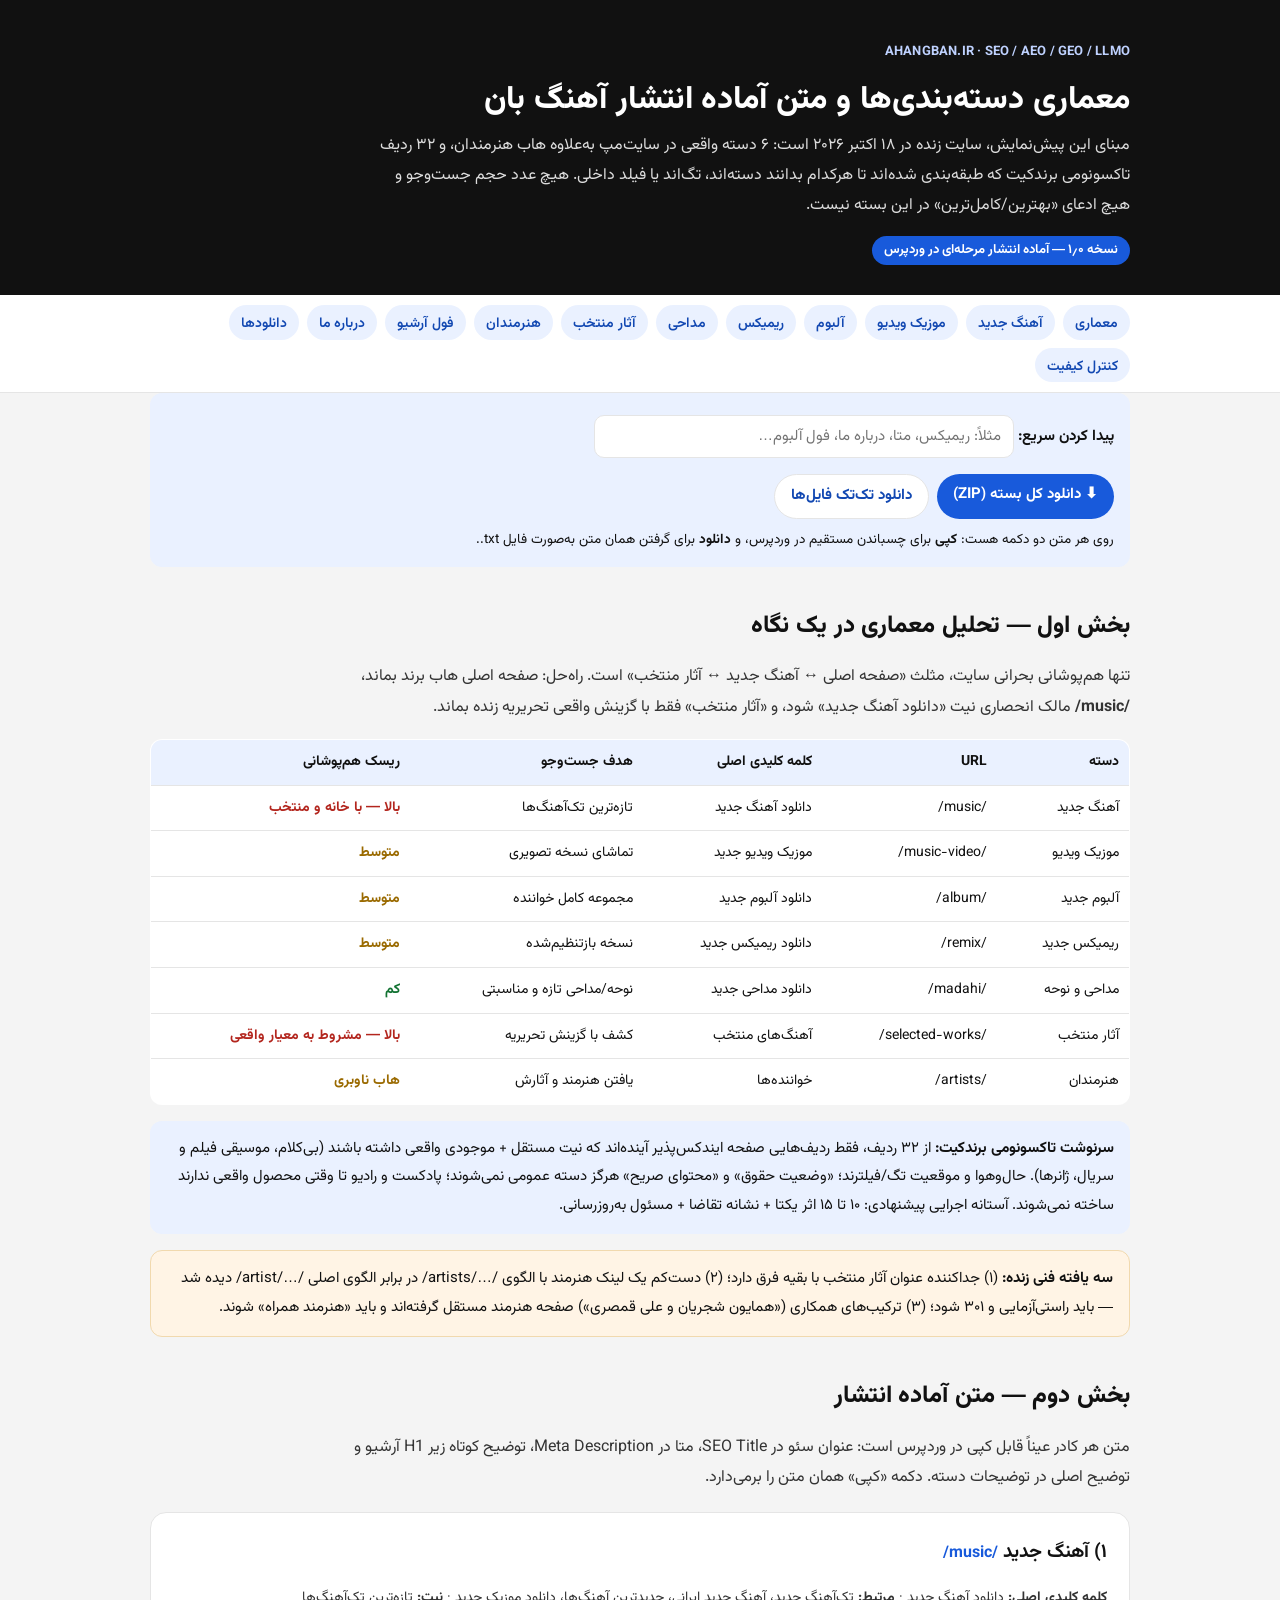
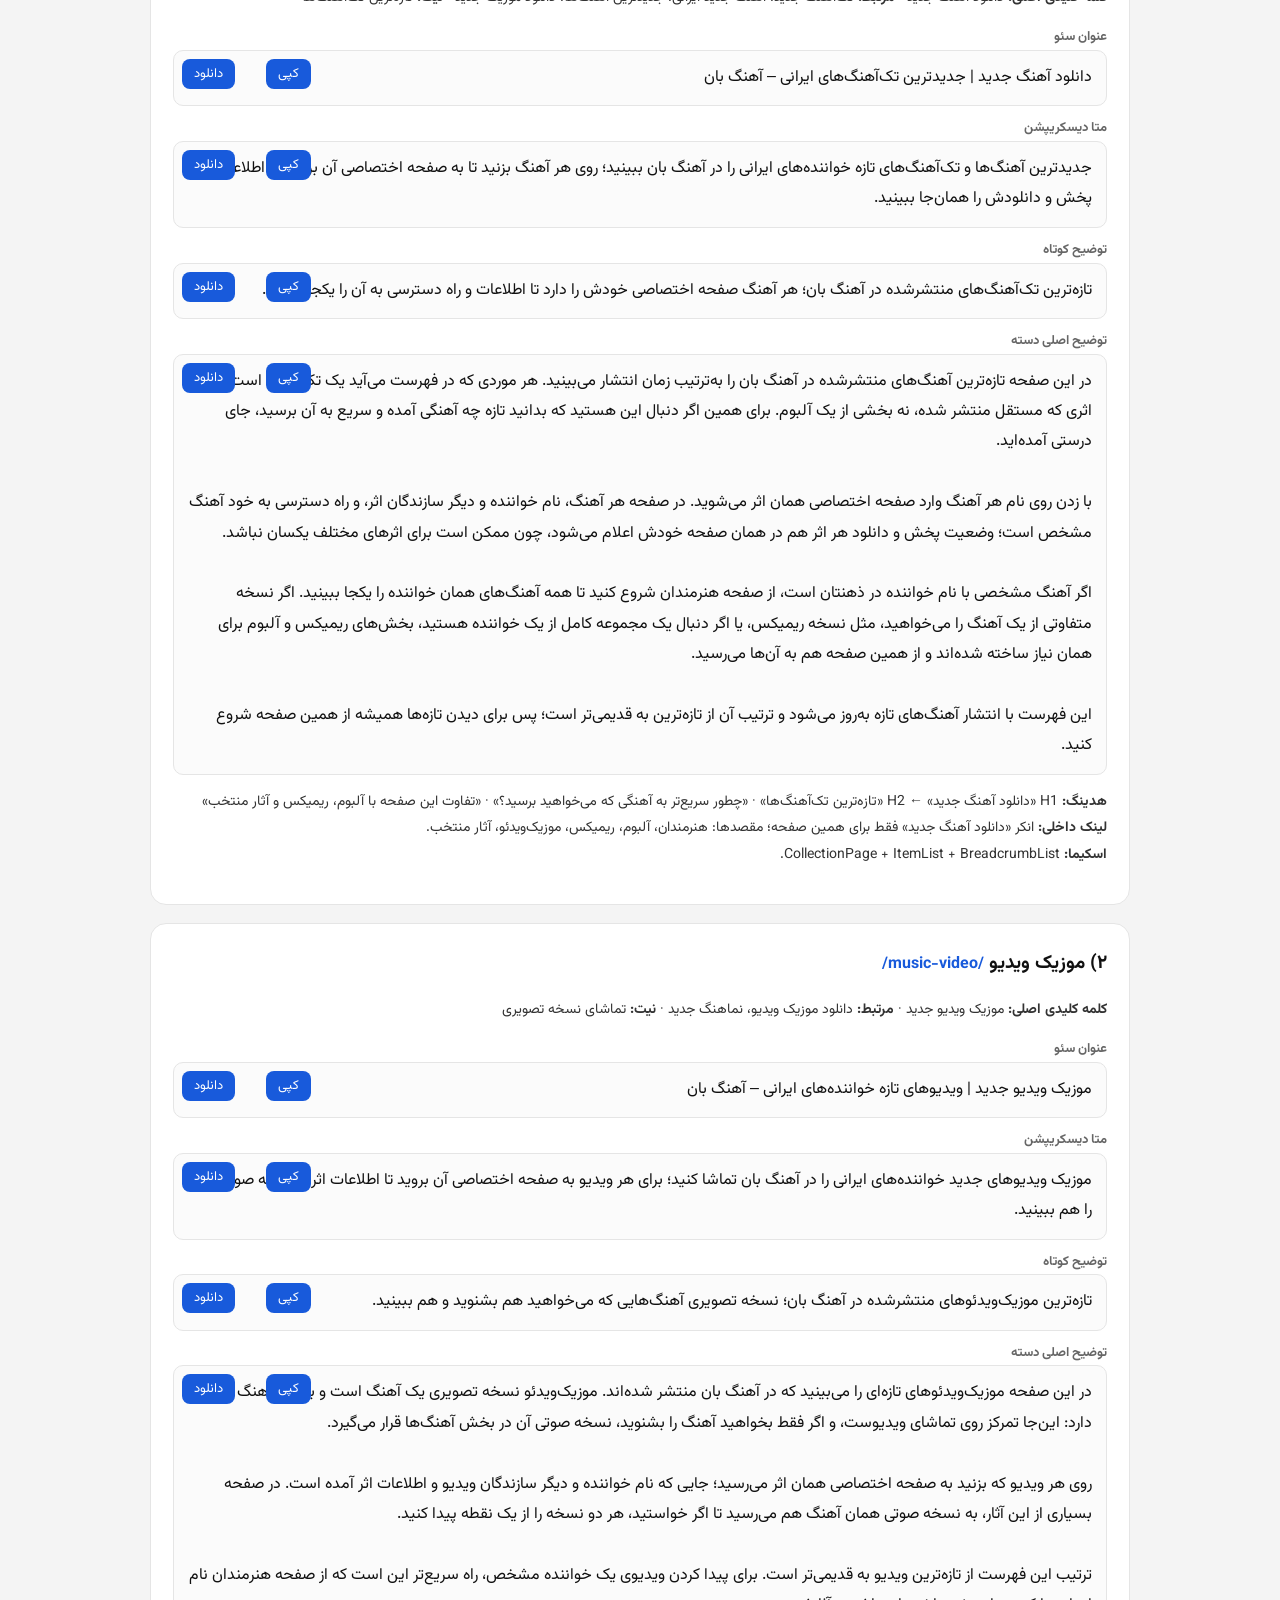
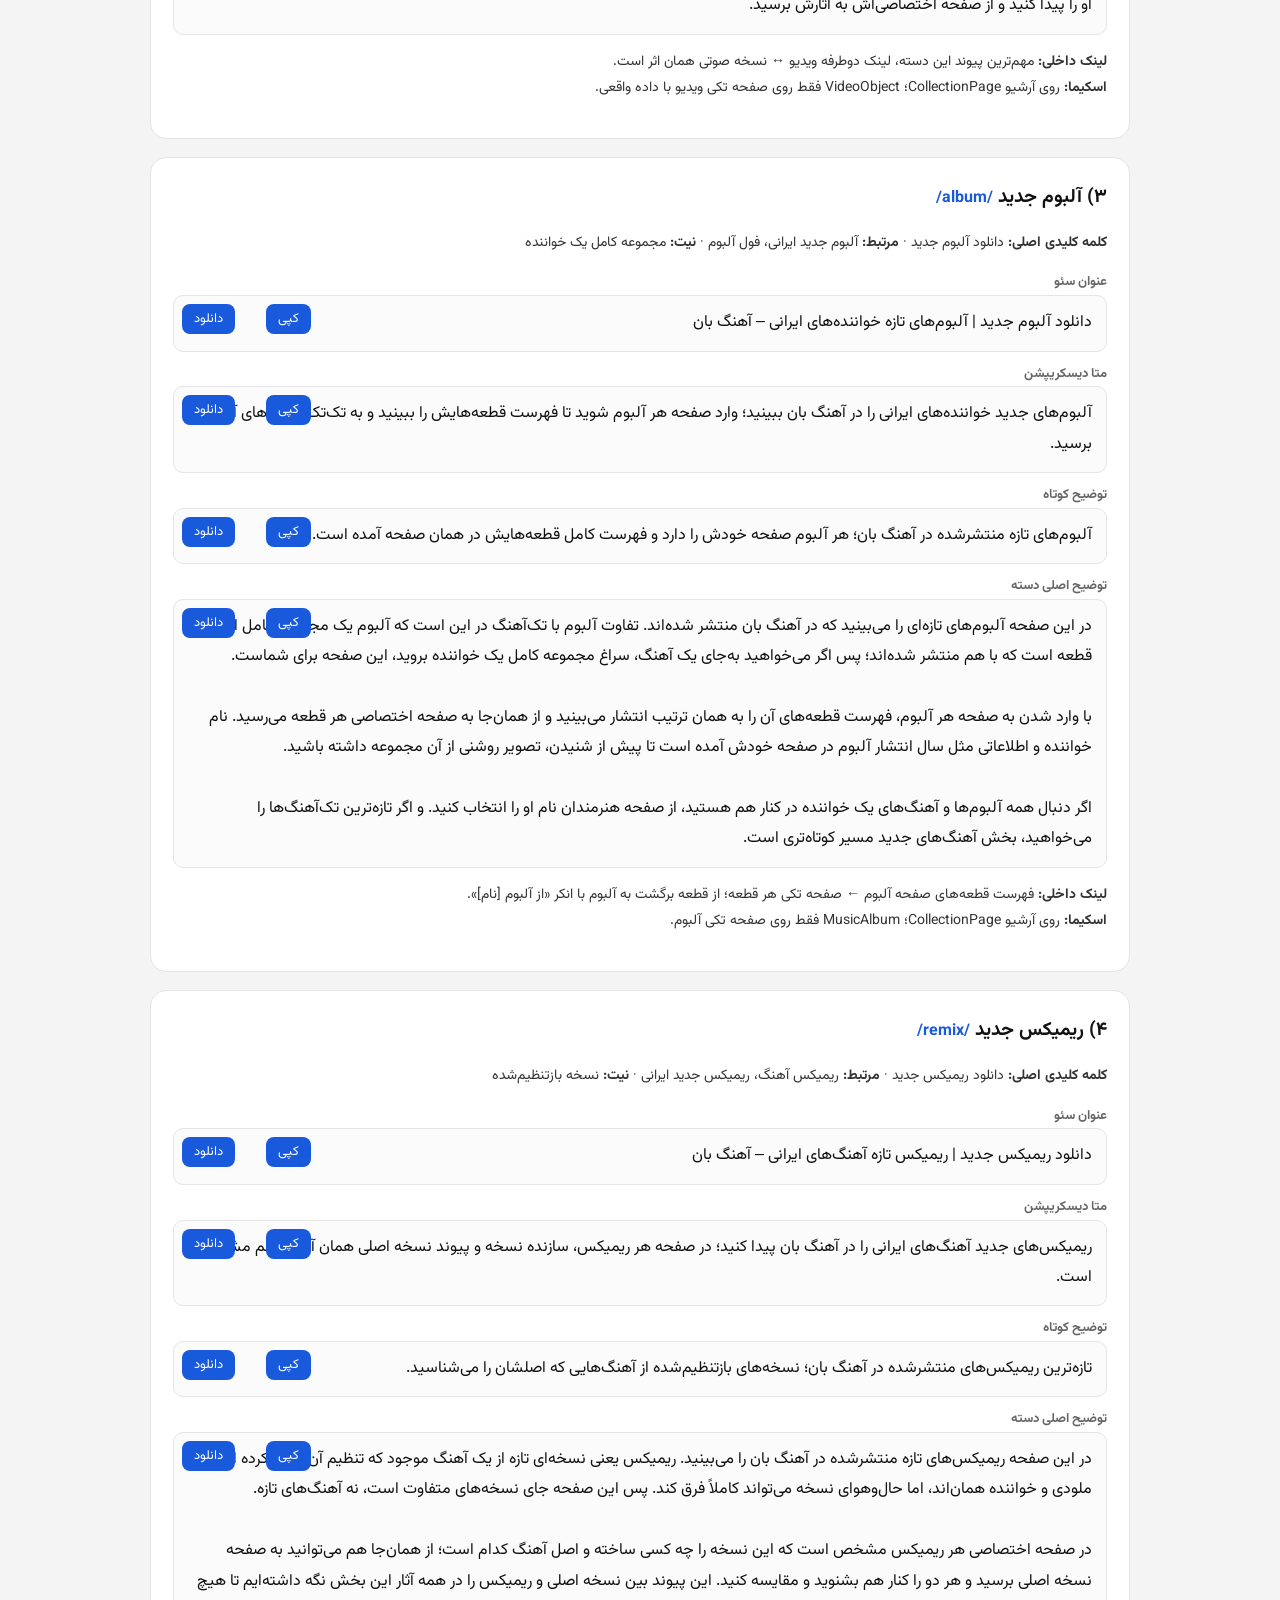
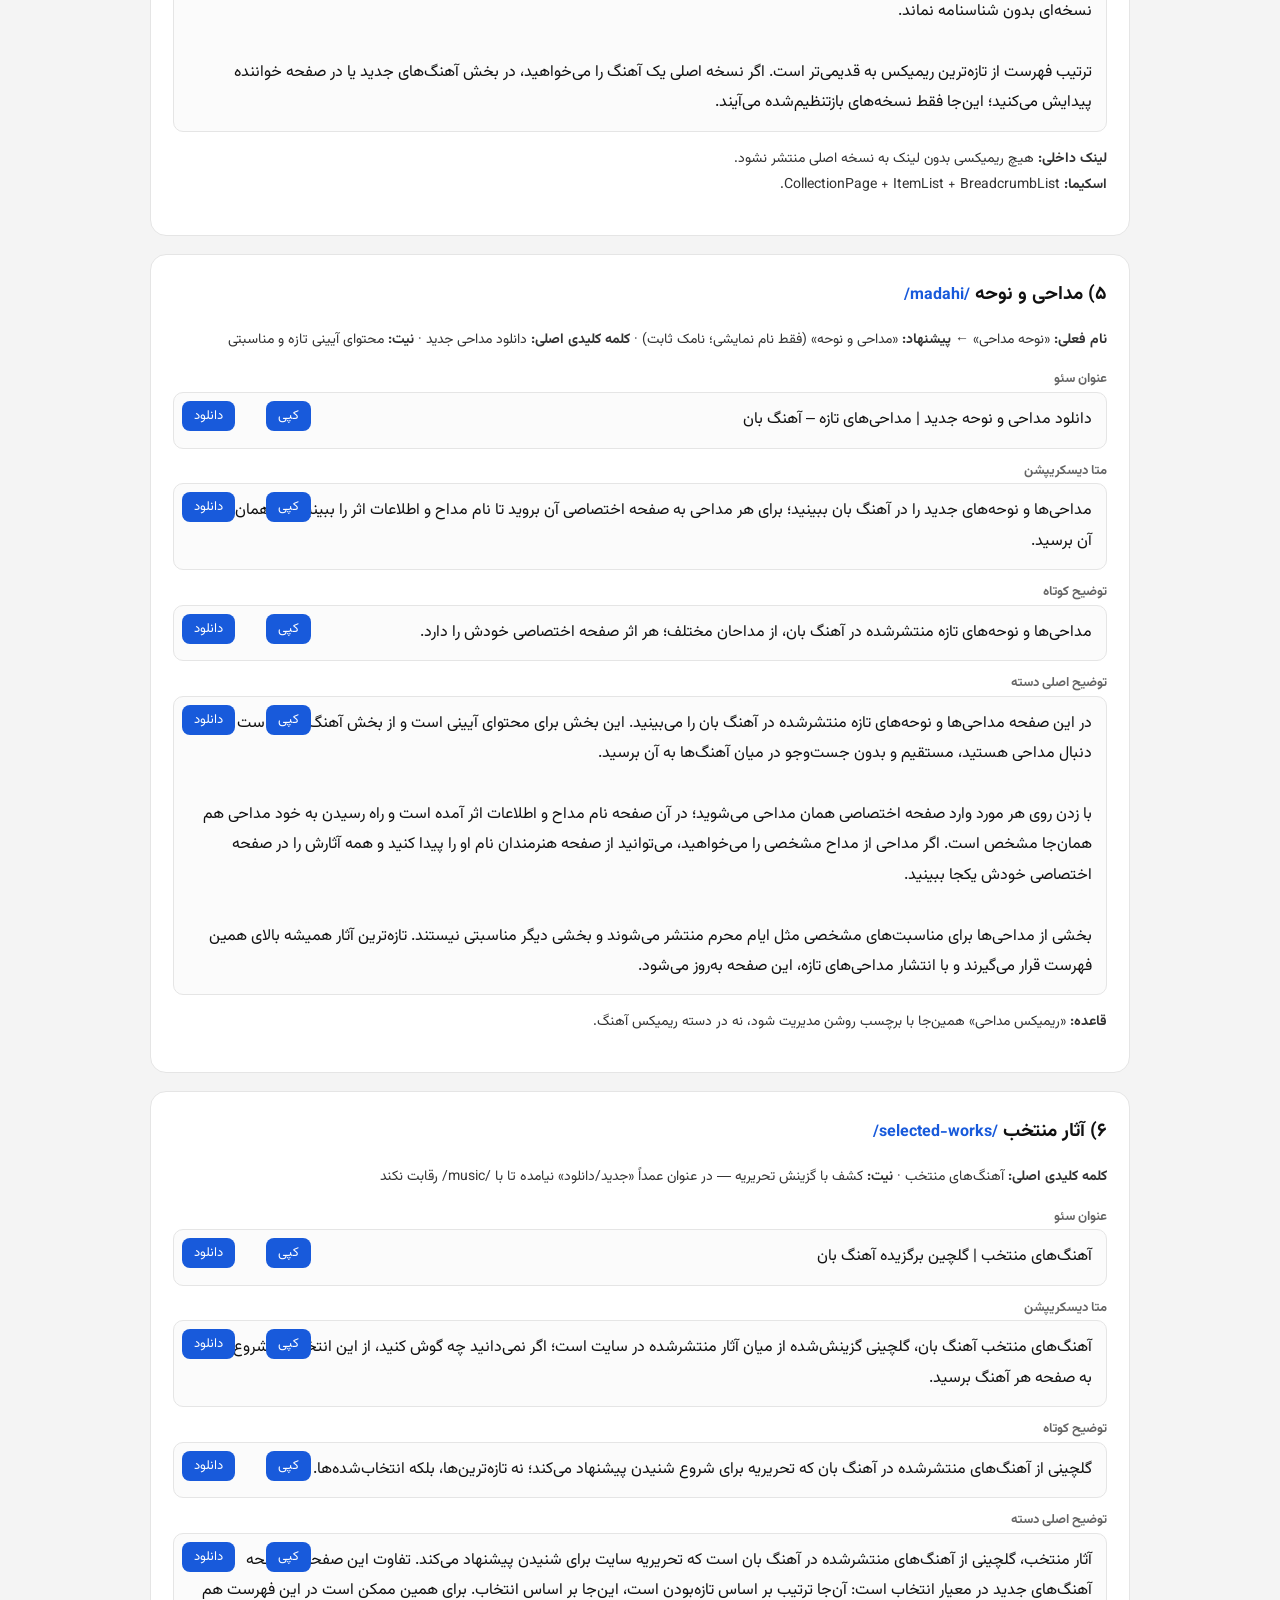
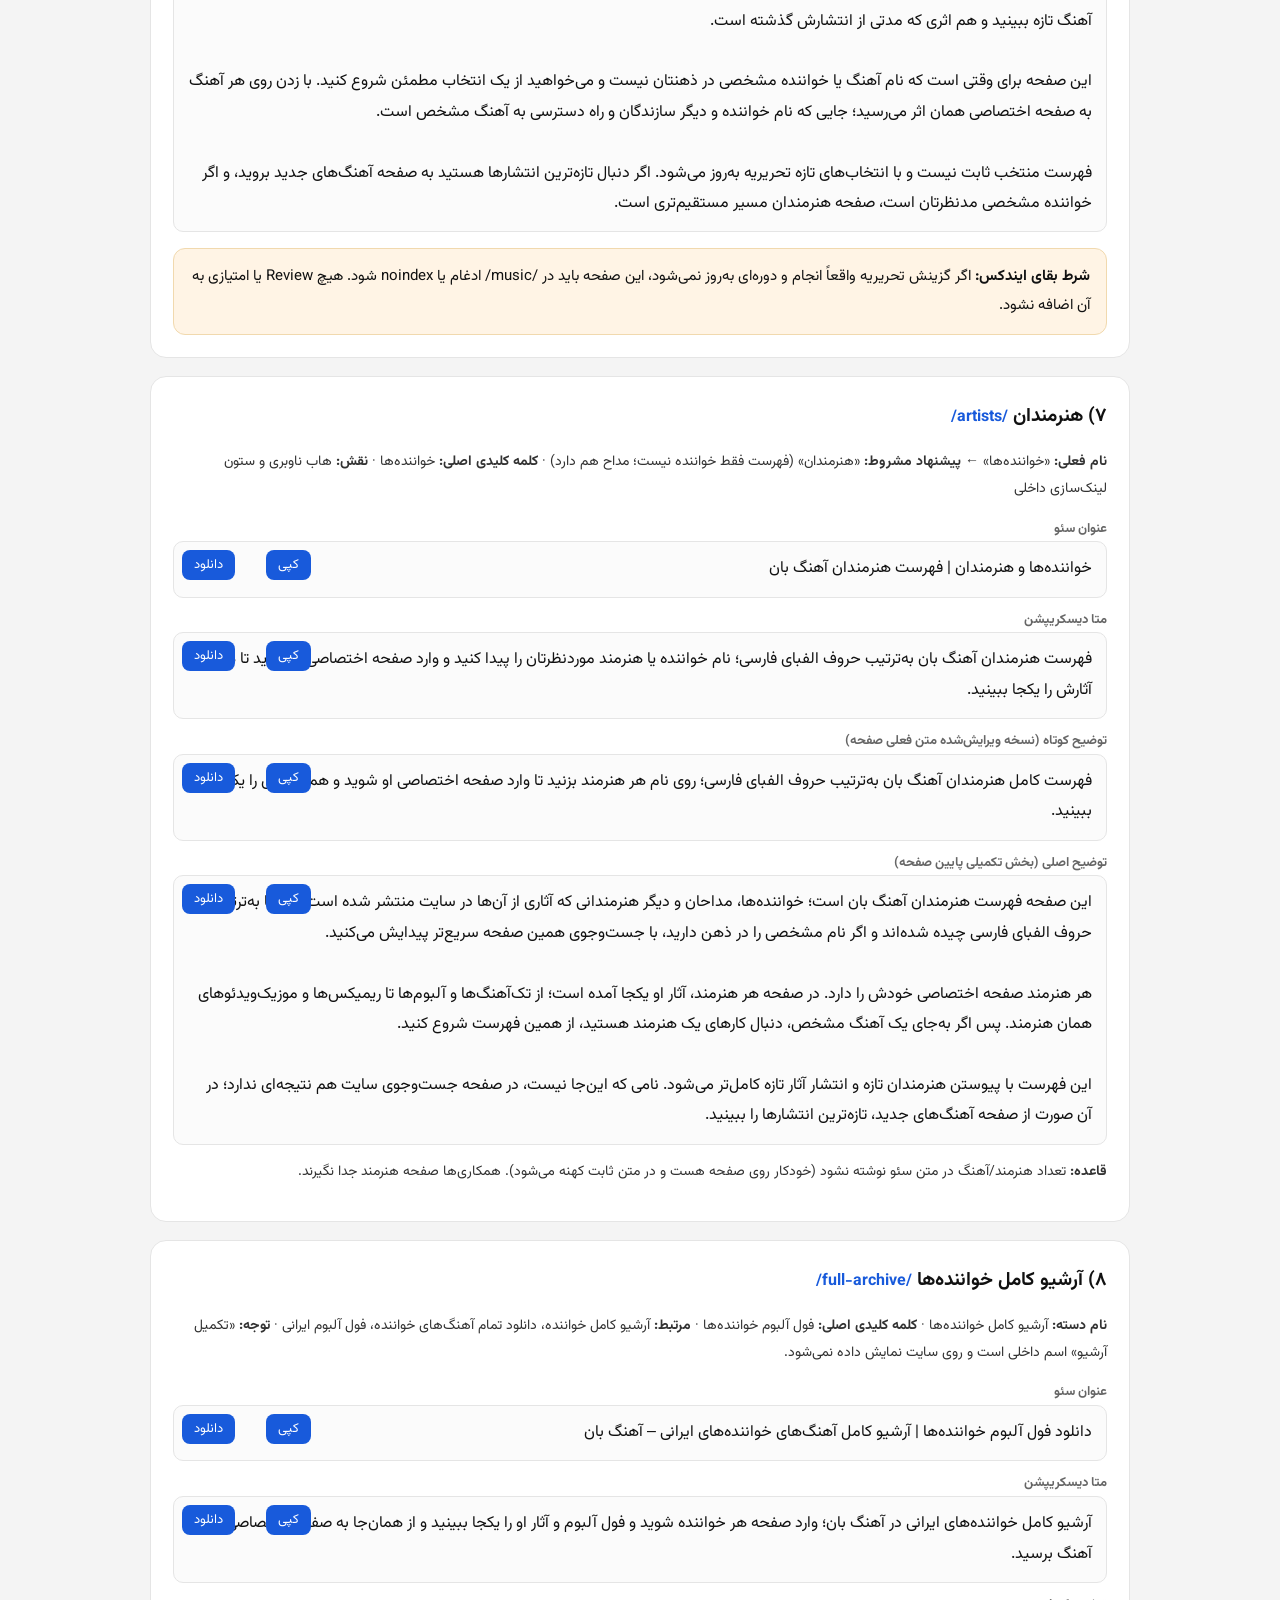
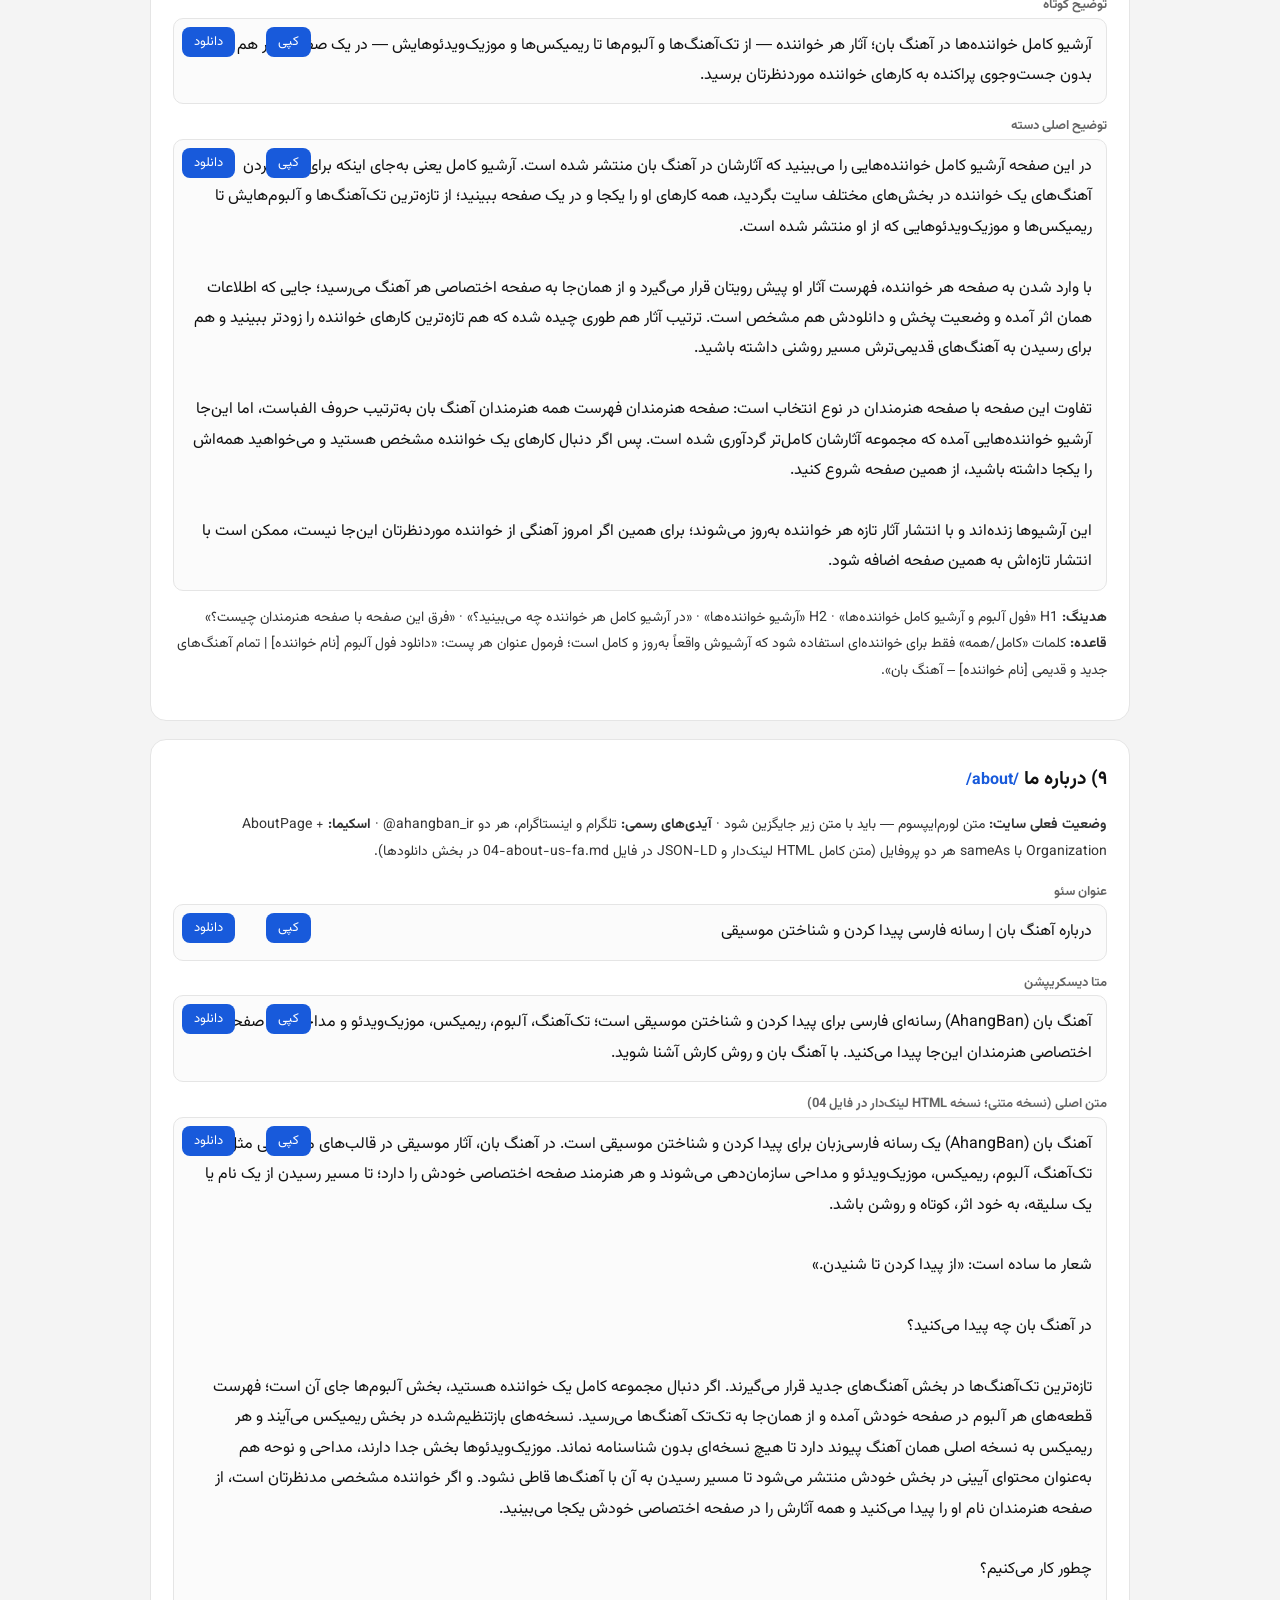
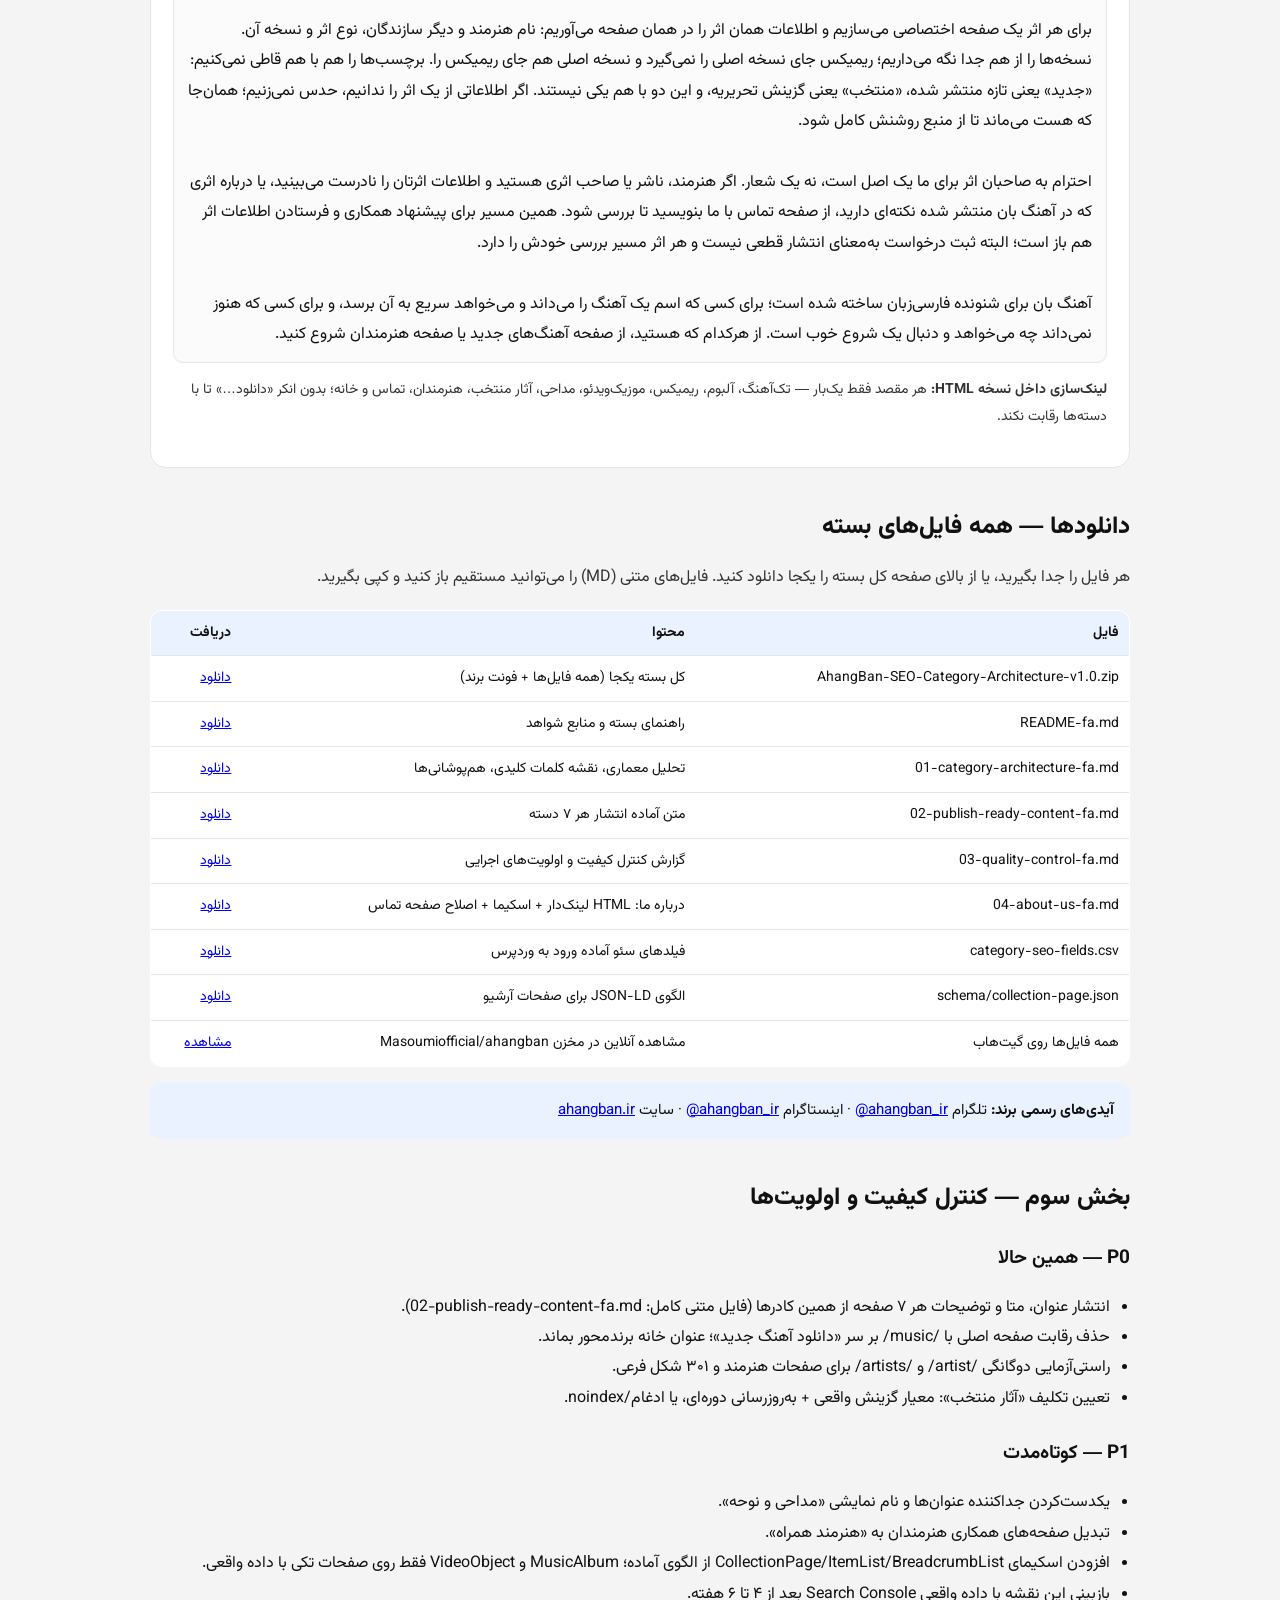
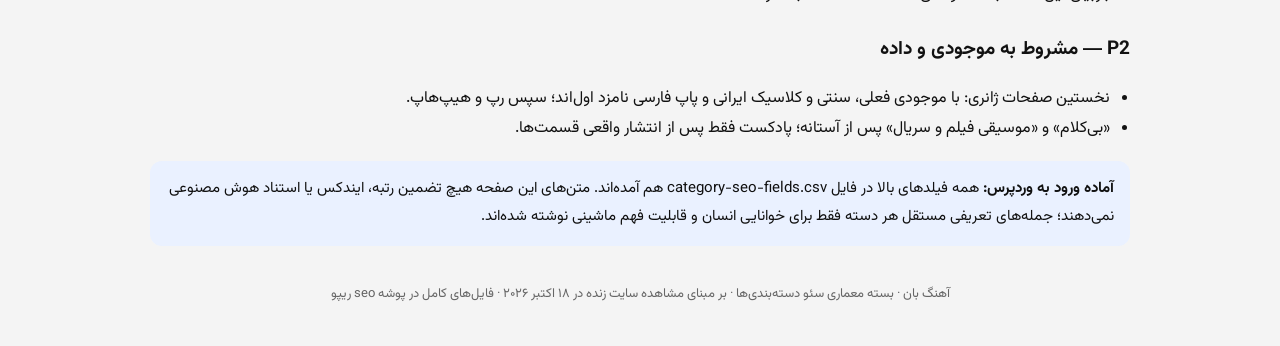
==== commit 61a0dd63: "Turn SEO preview into full content hub website - Add full-archive category and About Us sections - A" ====
--- a/seo/index.html
+++ b/seo/index.html
@@ -53,10 +53,21 @@
 </div></header>
 
 <nav class="toc"><div class="wrap">
-  <a href="#arch">معماری</a><a href="#music">آهنگ جدید</a><a href="#music-video">موزیک ویدیو</a><a href="#album">آلبوم</a><a href="#remix">ریمیکس</a><a href="#madahi">مداحی</a><a href="#selected-works">آثار منتخب</a><a href="#artists">هنرمندان</a><a href="#qc">کنترل کیفیت</a>
+  <a href="#arch">معماری</a><a href="#music">آهنگ جدید</a><a href="#music-video">موزیک ویدیو</a><a href="#album">آلبوم</a><a href="#remix">ریمیکس</a><a href="#madahi">مداحی</a><a href="#selected-works">آثار منتخب</a><a href="#artists">هنرمندان</a><a href="#full-archive">فول آرشیو</a><a href="#about">درباره ما</a><a href="#downloads">دانلودها</a><a href="#qc">کنترل کیفیت</a>
 </div></nav>
 
 <main class="wrap">
+
+<div class="note" style="margin-top:0">
+  <b>پیدا کردن سریع:</b>
+  <input id="siteSearch" type="search" placeholder="مثلاً: ریمیکس، متا، درباره ما، فول آلبوم…" style="width:min(420px,100%);padding:9px 12px;border:1px solid var(--line);border-radius:10px;font-family:inherit;font-size:15px;margin:8px 0">
+  <span id="searchInfo" style="font-size:13px;color:var(--muted)"></span>
+  <div style="margin-top:8px;display:flex;gap:8px;flex-wrap:wrap">
+    <a href="AhangBan-SEO-Category-Architecture-v1.0.zip" download style="background:var(--blue);color:#fff;text-decoration:none;border-radius:999px;padding:7px 16px;font-weight:700">⬇ دانلود کل بسته (ZIP)</a>
+    <a href="#downloads" style="background:#fff;color:var(--blue-dark);text-decoration:none;border:1px solid var(--line);border-radius:999px;padding:7px 16px;font-weight:700">دانلود تک‌تک فایل‌ها</a>
+  </div>
+  <p style="margin:8px 0 0;font-size:13.5px">روی هر متن دو دکمه هست: <b>کپی</b> برای چسباندن مستقیم در وردپرس، و <b>دانلود</b> برای گرفتن همان متن به‌صورت فایل ‎.txt‎.</p>
+</div>
 
 <section id="arch">
 <h2>بخش اول — تحلیل معماری در یک نگاه</h2>
@@ -177,6 +188,63 @@
 این فهرست با پیوستن هنرمندان تازه و انتشار آثار تازه کامل‌تر می‌شود. نامی که این‌جا نیست، در صفحه جست‌وجوی سایت هم نتیجه‌ای ندارد؛ در آن صورت از صفحه آهنگ‌های جدید، تازه‌ترین انتشارها را ببینید.</div></div>
 <p class="kw"><b>قاعده:</b> تعداد هنرمند/آهنگ در متن سئو نوشته نشود (خودکار روی صفحه هست و در متن ثابت کهنه می‌شود). همکاری‌ها صفحه هنرمند جدا نگیرند.</p>
 </article>
+
+<article class="cat" id="full-archive">
+<h3>۸) آرشیو کامل خواننده‌ها <span class="slug">/full-archive/</span></h3>
+<p class="kw"><b>نام دسته:</b> آرشیو کامل خواننده‌ها · <b>کلمه کلیدی اصلی:</b> فول آلبوم خواننده‌ها · <b>مرتبط:</b> آرشیو کامل خواننده، دانلود تمام آهنگ‌های خواننده، فول آلبوم ایرانی · <b>توجه:</b> «تکمیل آرشیو» اسم داخلی است و روی سایت نمایش داده نمی‌شود.</p>
+<div class="field"><div class="label">عنوان سئو</div><div class="copy">دانلود فول آلبوم خواننده‌ها | آرشیو کامل آهنگ‌های خواننده‌های ایرانی – آهنگ بان</div></div>
+<div class="field"><div class="label">متا دیسکریپشن</div><div class="copy">آرشیو کامل خواننده‌های ایرانی در آهنگ بان؛ وارد صفحه هر خواننده شوید و فول آلبوم و آثار او را یکجا ببینید و از همان‌جا به صفحه اختصاصی هر آهنگ برسید.</div></div>
+<div class="field"><div class="label">توضیح کوتاه</div><div class="copy">آرشیو کامل خواننده‌ها در آهنگ بان؛ آثار هر خواننده — از تک‌آهنگ‌ها و آلبوم‌ها تا ریمیکس‌ها و موزیک‌ویدئوهایش — در یک صفحه کنار هم آمده تا بدون جست‌وجوی پراکنده به کارهای خواننده موردنظرتان برسید.</div></div>
+<div class="field"><div class="label">توضیح اصلی دسته</div><div class="copy">در این صفحه آرشیو کامل خواننده‌هایی را می‌بینید که آثارشان در آهنگ بان منتشر شده است. آرشیو کامل یعنی به‌جای اینکه برای پیدا کردن آهنگ‌های یک خواننده در بخش‌های مختلف سایت بگردید، همه کارهای او را یکجا و در یک صفحه ببینید؛ از تازه‌ترین تک‌آهنگ‌ها و آلبوم‌هایش تا ریمیکس‌ها و موزیک‌ویدئوهایی که از او منتشر شده است.
+
+با وارد شدن به صفحه هر خواننده، فهرست آثار او پیش رویتان قرار می‌گیرد و از همان‌جا به صفحه اختصاصی هر آهنگ می‌رسید؛ جایی که اطلاعات همان اثر آمده و وضعیت پخش و دانلودش هم مشخص است. ترتیب آثار هم طوری چیده شده که هم تازه‌ترین کارهای خواننده را زودتر ببینید و هم برای رسیدن به آهنگ‌های قدیمی‌ترش مسیر روشنی داشته باشید.
+
+تفاوت این صفحه با صفحه هنرمندان در نوع انتخاب است: صفحه هنرمندان فهرست همه هنرمندان آهنگ بان به‌ترتیب حروف الفباست، اما این‌جا آرشیو خواننده‌هایی آمده که مجموعه آثارشان کامل‌تر گردآوری شده است. پس اگر دنبال کارهای یک خواننده مشخص هستید و می‌خواهید همه‌اش را یکجا داشته باشید، از همین صفحه شروع کنید.
+
+این آرشیوها زنده‌اند و با انتشار آثار تازه هر خواننده به‌روز می‌شوند؛ برای همین اگر امروز آهنگی از خواننده موردنظرتان این‌جا نیست، ممکن است با انتشار تازه‌اش به همین صفحه اضافه شود.</div></div>
+<p class="kw"><b>هدینگ:</b> H1 «فول آلبوم و آرشیو کامل خواننده‌ها» · H2 «آرشيو خواننده‌ها» · «در آرشیو کامل هر خواننده چه می‌بینید؟» · «فرق این صفحه با صفحه هنرمندان چیست؟»<br><b>قاعده:</b> کلمات «کامل/همه» فقط برای خواننده‌ای استفاده شود که آرشیوش واقعاً به‌روز و کامل است؛ فرمول عنوان هر پست: «دانلود فول آلبوم [نام خواننده] | تمام آهنگ‌های جدید و قدیمی [نام خواننده] – آهنگ بان».</p>
+</article>
+
+<article class="cat" id="about">
+<h3>۹) درباره ما <span class="slug">/about/</span></h3>
+<p class="kw"><b>وضعیت فعلی سایت:</b> متن لورم‌ایپسوم — باید با متن زیر جایگزین شود · <b>آیدی‌های رسمی:</b> تلگرام و اینستاگرام، هر دو <span dir="ltr">@ahangban_ir</span> · <b>اسکیما:</b> AboutPage + Organization با sameAs هر دو پروفایل (متن کامل HTML لینک‌دار و JSON-LD در فایل <span dir="ltr">04-about-us-fa.md</span> در بخش دانلودها).</p>
+<div class="field"><div class="label">عنوان سئو</div><div class="copy">درباره آهنگ بان | رسانه فارسی پیدا کردن و شناختن موسیقی</div></div>
+<div class="field"><div class="label">متا دیسکریپشن</div><div class="copy">آهنگ بان (AhangBan) رسانه‌ای فارسی برای پیدا کردن و شناختن موسیقی است؛ تک‌آهنگ، آلبوم، ریمیکس، موزیک‌ویدئو و مداحی را با صفحه اختصاصی هنرمندان این‌جا پیدا می‌کنید. با آهنگ بان و روش کارش آشنا شوید.</div></div>
+<div class="field"><div class="label">متن اصلی (نسخه متنی؛ نسخه HTML لینک‌دار در فایل 04)</div><div class="copy">آهنگ بان (AhangBan) یک رسانه فارسی‌زبان برای پیدا کردن و شناختن موسیقی است. در آهنگ بان، آثار موسیقی در قالب‌های مشخصی مثل تک‌آهنگ، آلبوم، ریمیکس، موزیک‌ویدئو و مداحی سازمان‌دهی می‌شوند و هر هنرمند صفحه اختصاصی خودش را دارد؛ تا مسیر رسیدن از یک نام یا یک سلیقه، به خود اثر، کوتاه و روشن باشد.
+
+شعار ما ساده است: «از پیدا کردن تا شنیدن.»
+
+در آهنگ بان چه پیدا می‌کنید؟
+
+تازه‌ترین تک‌آهنگ‌ها در بخش آهنگ‌های جدید قرار می‌گیرند. اگر دنبال مجموعه کامل یک خواننده هستید، بخش آلبوم‌ها جای آن است؛ فهرست قطعه‌های هر آلبوم در صفحه خودش آمده و از همان‌جا به تک‌تک آهنگ‌ها می‌رسید. نسخه‌های بازتنظیم‌شده در بخش ریمیکس می‌آیند و هر ریمیکس به نسخه اصلی همان آهنگ پیوند دارد تا هیچ نسخه‌ای بدون شناسنامه نماند. موزیک‌ویدئوها بخش جدا دارند، مداحی و نوحه هم به‌عنوان محتوای آیینی در بخش خودش منتشر می‌شود تا مسیر رسیدن به آن با آهنگ‌ها قاطی نشود. و اگر خواننده مشخصی مدنظرتان است، از صفحه هنرمندان نام او را پیدا می‌کنید و همه آثارش را در صفحه اختصاصی خودش یکجا می‌بینید.
+
+چطور کار می‌کنیم؟
+
+برای هر اثر یک صفحه اختصاصی می‌سازیم و اطلاعات همان اثر را در همان صفحه می‌آوریم: نام هنرمند و دیگر سازندگان، نوع اثر و نسخه آن. نسخه‌ها را از هم جدا نگه می‌داریم؛ ریمیکس جای نسخه اصلی را نمی‌گیرد و نسخه اصلی هم جای ریمیکس را. برچسب‌ها را هم با هم قاطی نمی‌کنیم: «جدید» یعنی تازه منتشر شده، «منتخب» یعنی گزینش تحریریه، و این دو با هم یکی نیستند. اگر اطلاعاتی از یک اثر را ندانیم، حدس نمی‌زنیم؛ همان‌جا که هست می‌ماند تا از منبع روشنش کامل شود.
+
+احترام به صاحبان اثر برای ما یک اصل است، نه یک شعار. اگر هنرمند، ناشر یا صاحب اثری هستید و اطلاعات اثرتان را نادرست می‌بینید، یا درباره اثری که در آهنگ بان منتشر شده نکته‌ای دارید، از صفحه تماس با ما بنویسید تا بررسی شود. همین مسیر برای پیشنهاد همکاری و فرستادن اطلاعات اثر هم باز است؛ البته ثبت درخواست به‌معنای انتشار قطعی نیست و هر اثر مسیر بررسی خودش را دارد.
+
+آهنگ بان برای شنونده فارسی‌زبان ساخته شده است؛ برای کسی که اسم یک آهنگ را می‌داند و می‌خواهد سریع به آن برسد، و برای کسی که هنوز نمی‌داند چه می‌خواهد و دنبال یک شروع خوب است. از هرکدام که هستید، از صفحه آهنگ‌های جدید یا صفحه هنرمندان شروع کنید.</div></div>
+<p class="kw"><b>لینک‌سازی داخل نسخه HTML:</b> هر مقصد فقط یک‌بار — تک‌آهنگ، آلبوم، ریمیکس، موزیک‌ویدئو، مداحی، آثار منتخب، هنرمندان، تماس و خانه؛ بدون انکر «دانلود…» تا با دسته‌ها رقابت نکند.</p>
+</article>
+
+<section id="downloads">
+<h2>دانلودها — همه فایل‌های بسته</h2>
+<p class="lead">هر فایل را جدا بگیرید، یا از بالای صفحه کل بسته را یکجا دانلود کنید. فایل‌های متنی (MD) را می‌توانید مستقیم باز کنید و کپی بگیرید.</p>
+<table>
+<tr><th>فایل</th><th>محتوا</th><th>دریافت</th></tr>
+<tr><td dir="ltr">AhangBan-SEO-Category-Architecture-v1.0.zip</td><td>کل بسته یکجا (همه فایل‌ها + فونت برند)</td><td><a href="AhangBan-SEO-Category-Architecture-v1.0.zip" download>دانلود</a></td></tr>
+<tr><td dir="ltr">README-fa.md</td><td>راهنمای بسته و منابع شواهد</td><td><a href="README-fa.md" download>دانلود</a></td></tr>
+<tr><td dir="ltr">01-category-architecture-fa.md</td><td>تحلیل معماری، نقشه کلمات کلیدی، هم‌پوشانی‌ها</td><td><a href="01-category-architecture-fa.md" download>دانلود</a></td></tr>
+<tr><td dir="ltr">02-publish-ready-content-fa.md</td><td>متن آماده انتشار هر ۷ دسته</td><td><a href="02-publish-ready-content-fa.md" download>دانلود</a></td></tr>
+<tr><td dir="ltr">03-quality-control-fa.md</td><td>گزارش کنترل کیفیت و اولویت‌های اجرایی</td><td><a href="03-quality-control-fa.md" download>دانلود</a></td></tr>
+<tr><td dir="ltr">04-about-us-fa.md</td><td>درباره ما: HTML لینک‌دار + اسکیما + اصلاح صفحه تماس</td><td><a href="04-about-us-fa.md" download>دانلود</a></td></tr>
+<tr><td dir="ltr">category-seo-fields.csv</td><td>فیلدهای سئو آماده ورود به وردپرس</td><td><a href="category-seo-fields.csv" download>دانلود</a></td></tr>
+<tr><td dir="ltr">schema/collection-page.json</td><td>الگوی JSON-LD برای صفحات آرشیو</td><td><a href="schema/collection-page.json" download>دانلود</a></td></tr>
+<tr><td>همه فایل‌ها روی گیت‌هاب</td><td>مشاهده آنلاین در مخزن Masoumiofficial/ahangban</td><td><a href="https://github.com/Masoumiofficial/ahangban/tree/arena/51b7d706-ahangban/seo" target="_blank" rel="noopener">مشاهده</a></td></tr>
+</table>
+<div class="note"><b>آیدی‌های رسمی برند:</b> تلگرام <a dir="ltr" href="https://t.me/ahangban_ir" target="_blank" rel="noopener">@ahangban_ir</a> · اینستاگرام <a dir="ltr" href="https://www.instagram.com/ahangban_ir/" target="_blank" rel="noopener">@ahangban_ir</a> · سایت <a href="https://ahangban.ir/" target="_blank" rel="noopener">ahangban.ir</a></div>
+</section>
 
 <section id="qc">
 <h2>بخش سوم — کنترل کیفیت و اولویت‌ها</h2>
@@ -205,14 +273,51 @@
 </main>
 <footer>آهنگ بان · بسته معماری سئو دسته‌بندی‌ها · بر مبنای مشاهده سایت زنده در ۱۸ اکتبر ۲۰۲۶ · فایل‌های کامل در پوشه seo ریپو</footer>
 <script>
-document.querySelectorAll('.copy').forEach(function(box){
-  var b=document.createElement('button');b.type='button';b.textContent='کپی';
-  b.addEventListener('click',function(){
-    var t=box.cloneNode(true);var btn=t.querySelector('button');if(btn)btn.remove();
-    navigator.clipboard.writeText(t.textContent.trim()).then(function(){b.textContent='کپی شد';setTimeout(function(){b.textContent='کپی'},1500)});
+function copyTextOf(box){
+  var t=box.cloneNode(true);
+  t.querySelectorAll('button').forEach(function(x){x.remove()});
+  return t.textContent.trim();
+}
+document.querySelectorAll('.copy').forEach(function(box,i){
+  var label='متن';
+  var field=box.closest('.field');
+  if(field){var l=field.querySelector('.label');if(l)label=l.textContent.trim();}
+  var cat=box.closest('.cat');
+  var catName=cat?cat.id:'ahangban';
+  var copyBtn=document.createElement('button');copyBtn.type='button';copyBtn.textContent='کپی';
+  copyBtn.style.left='92px';
+  copyBtn.addEventListener('click',function(){
+    navigator.clipboard.writeText(copyTextOf(box)).then(function(){
+      copyBtn.textContent='کپی شد ✓';setTimeout(function(){copyBtn.textContent='کپی'},1500);
+    });
   });
-  box.appendChild(b);
+  var dlBtn=document.createElement('button');dlBtn.type='button';dlBtn.textContent='دانلود';
+  dlBtn.addEventListener('click',function(){
+    var blob=new Blob([copyTextOf(box)],{type:'text/plain;charset=utf-8'});
+    var a=document.createElement('a');
+    a.href=URL.createObjectURL(blob);
+    a.download=catName+'-'+label.replace(/\s+/g,'-')+'.txt';
+    document.body.appendChild(a);a.click();a.remove();
+    setTimeout(function(){URL.revokeObjectURL(a.href)},2000);
+  });
+  box.appendChild(dlBtn);
+  box.appendChild(copyBtn);
 });
+var searchInput=document.getElementById('siteSearch');
+var searchInfo=document.getElementById('searchInfo');
+if(searchInput){
+  searchInput.addEventListener('input',function(){
+    var q=searchInput.value.trim();
+    var cats=document.querySelectorAll('.cat');
+    var shown=0;
+    cats.forEach(function(c){
+      var hit=!q||c.textContent.indexOf(q)>-1;
+      c.style.display=hit?'':'none';
+      if(hit)shown++;
+    });
+    searchInfo.textContent=q?('بخش‌های منطبق: '+shown+' از '+cats.length):'';
+  });
+}
 </script>
 </body>
 </html>
